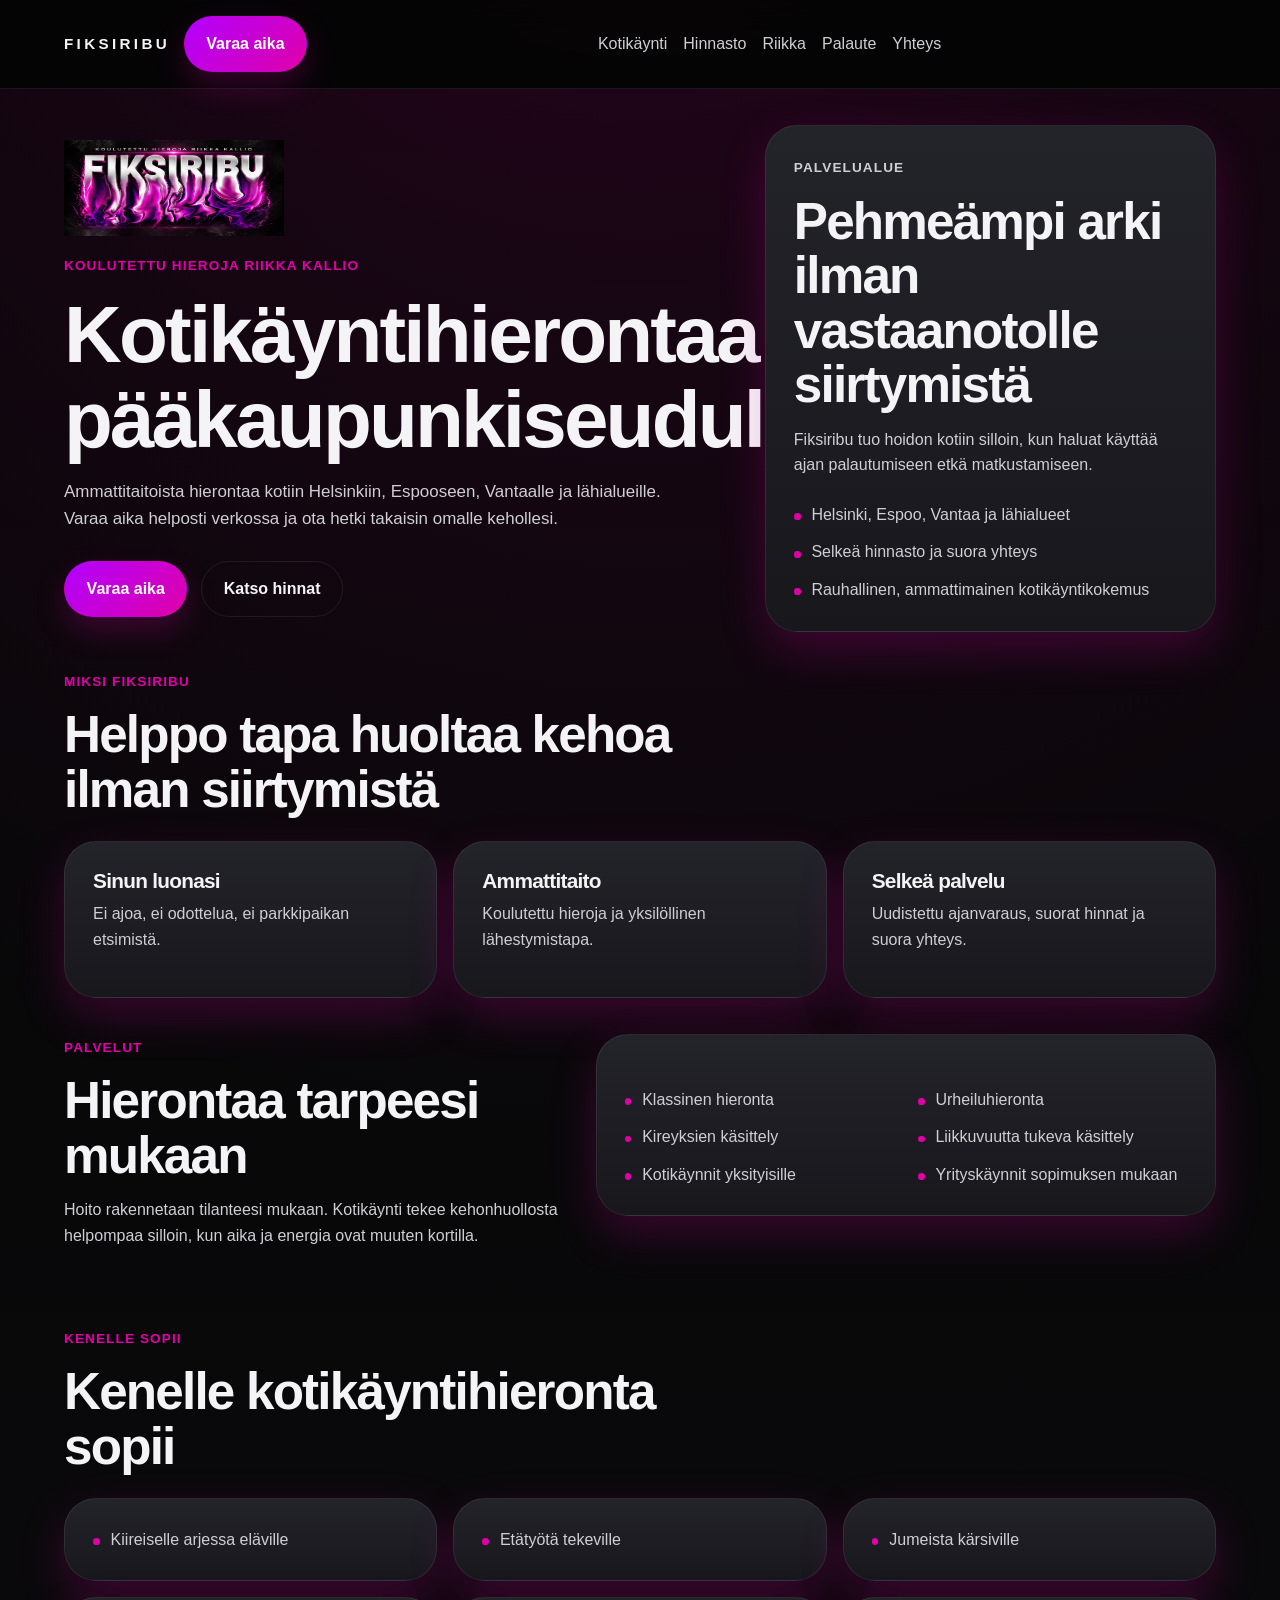
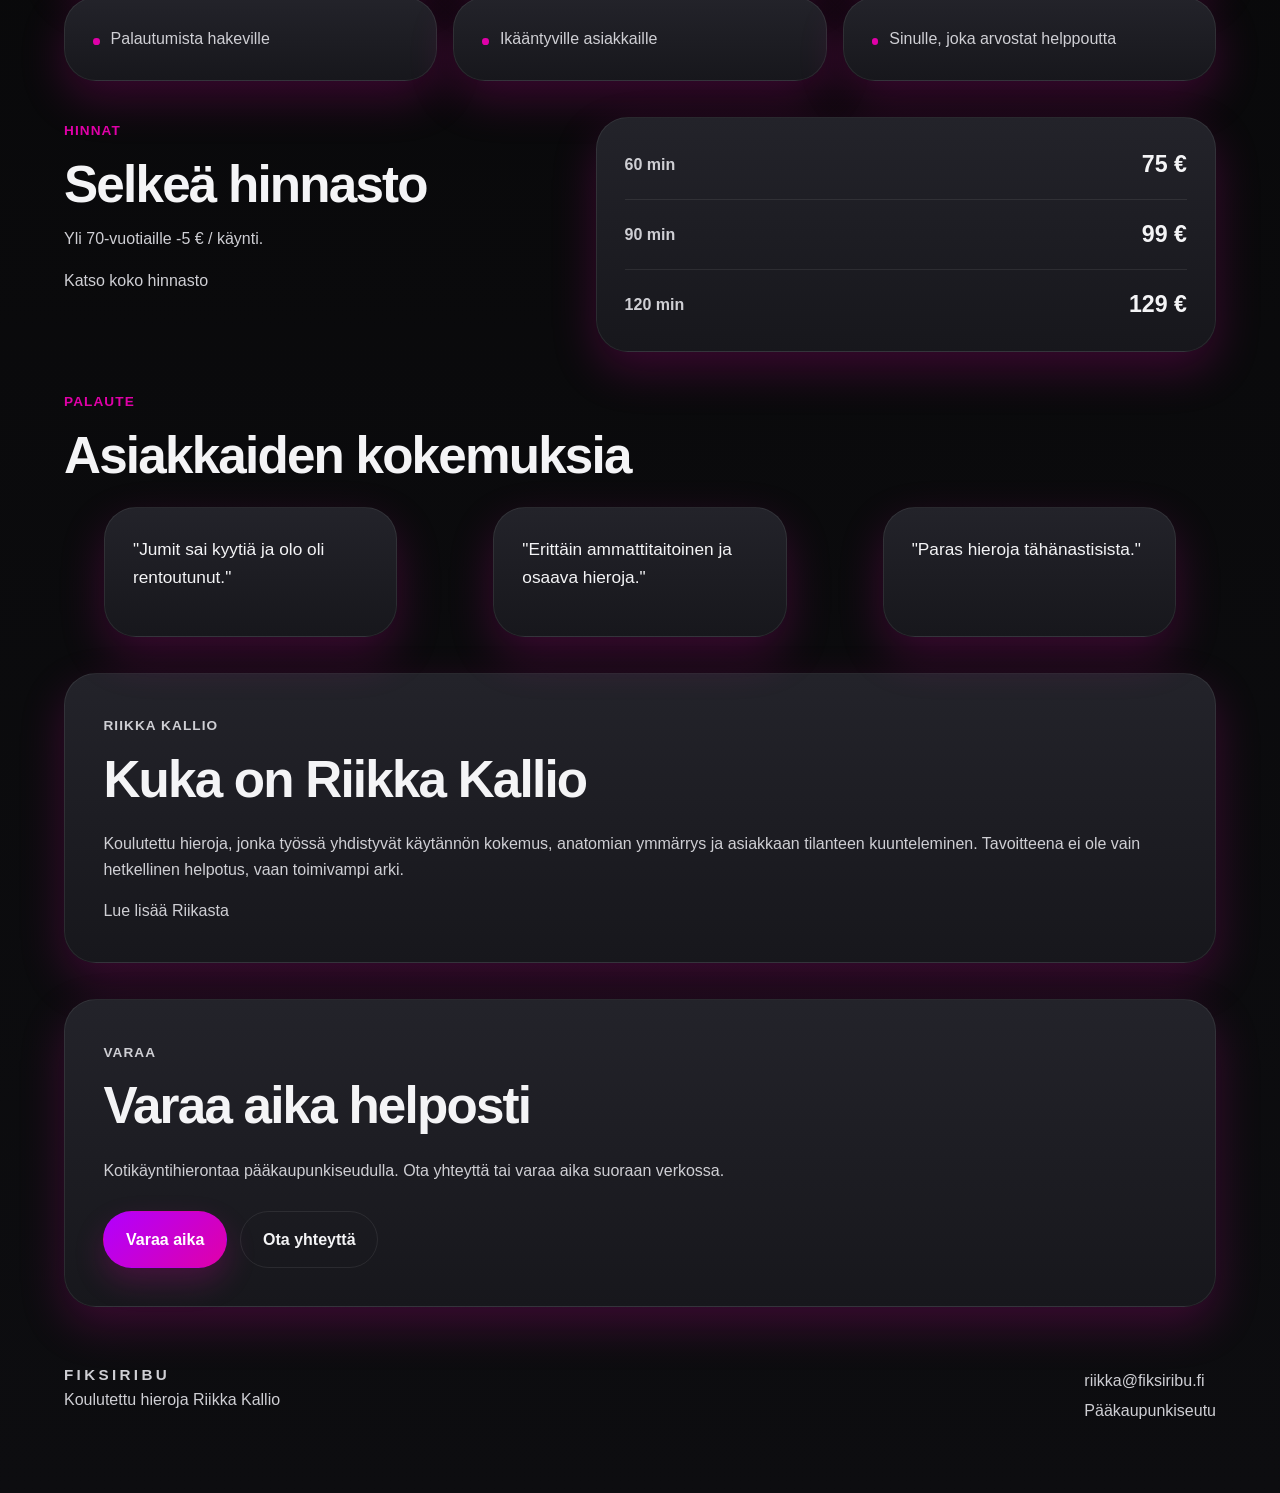
==== index.html @ e0ba4cf9 "Add homepage hero logo" ====
﻿<!DOCTYPE html>
<html lang="fi">
<head>
  <meta charset="utf-8">
  <meta name="viewport" content="width=device-width, initial-scale=1">
  <title>Fiksiribu | Kotikäyntihierontaa pääkaupunkiseudulla</title>
  <meta name="description" content="Fiksiribu tarjoaa kotikäyntihierontaa Helsingissä, Espoossa, Vantaalla ja lähialueilla. Koulutettu hieroja Riikka Kallio tulee luoksesi.">
  <link rel="canonical" href="https://fiksiribu.fi/">
  <meta property="og:type" content="website">
  <meta property="og:locale" content="fi_FI">
  <meta property="og:site_name" content="Fiksiribu">
  <meta property="og:title" content="Fiksiribu | Kotikäyntihierontaa pääkaupunkiseudulla">
  <meta property="og:description" content="Koulutettu hieroja Riikka Kallio tulee luoksesi Helsinkiin, Espooseen, Vantaalle ja lähialueille. Varaa aika helposti verkossa.">
  <meta property="og:url" content="https://fiksiribu.fi/">
  <link rel="stylesheet" href="./assets/css/style.css">
</head>
<body>
  <a class="skip-link" href="#main-content">Siirry sisältöön</a>
  <div class="site-shell">
    <header class="site-header">
      <div class="container header-inner">
        <div class="header-top">
          <a class="brand" href="./index.html" aria-label="Fiksiribu etusivu">FIKSIRIBU</a>
          <a class="button button-primary header-cta" href="https://ajanvaraus.fiksiribu.fi">Varaa aika</a>
        </div>
        <nav class="site-nav" aria-label="Päänavigaatio">
          <ul class="nav-list">
            <li><a href="./kotikaynti.html">Kotikäynti</a></li>
            <li><a href="./hinnasto.html">Hinnasto</a></li>
            <li><a href="./riikka-kallio.html">Riikka</a></li>
            <li><a href="./palaute.html">Palaute</a></li>
            <li><a href="./yhteys.html">Yhteys</a></li>
          </ul>
        </nav>
      </div>
    </header>

    <main id="main-content">
      <section class="hero section home-hero">
        <div class="container hero-grid">
          <div class="hero-copy">
            <img src="./assets/img/logo.png" alt="Fiksiribu" style="display:block;width:min(100%, 220px);height:auto;max-height:96px;margin:0 0 1rem;" loading="eager" decoding="async">
            <p class="eyebrow">Koulutettu hieroja Riikka Kallio</p>
            <h1>Kotikäyntihierontaa pääkaupunkiseudulla</h1>
            <p class="hero-text">
              Ammattitaitoista hierontaa kotiin Helsinkiin, Espooseen, Vantaalle ja lähialueille. Varaa aika helposti verkossa ja ota hetki takaisin omalle kehollesi.
            </p>
            <div class="hero-actions">
              <a class="button button-primary" href="https://ajanvaraus.fiksiribu.fi">Varaa aika</a>
              <a class="button button-secondary" href="./hinnasto.html">Katso hinnat</a>
            </div>
          </div>
          <aside class="hero-panel card" aria-label="Palvelun yhteenveto">
            <p class="panel-label">Palvelualue</p>
            <h2>Pehmeämpi arki ilman vastaanotolle siirtymistä</h2>
            <p>
              Fiksiribu tuo hoidon kotiin silloin, kun haluat käyttää ajan palautumiseen etkä matkustamiseen.
            </p>
            <ul class="feature-list">
              <li>Helsinki, Espoo, Vantaa ja lähialueet</li>
              <li>Selkeä hinnasto ja suora yhteys</li>
              <li>Rauhallinen, ammattimainen kotikäyntikokemus</li>
            </ul>
          </aside>
        </div>
      </section>

      <section class="section">
        <div class="container">
          <div class="section-heading">
            <p class="eyebrow">Miksi Fiksiribu</p>
            <h2>Helppo tapa huoltaa kehoa ilman siirtymistä</h2>
          </div>
          <div class="card-grid three-up">
            <article class="card value-card">
              <h3>Sinun luonasi</h3>
              <p>Ei ajoa, ei odottelua, ei parkkipaikan etsimistä.</p>
            </article>
            <article class="card value-card">
              <h3>Ammattitaito</h3>
              <p>Koulutettu hieroja ja yksilöllinen lähestymistapa.</p>
            </article>
            <article class="card value-card">
              <h3>Selkeä palvelu</h3>
              <p>Uudistettu ajanvaraus, suorat hinnat ja suora yhteys.</p>
            </article>
          </div>
        </div>
      </section>

      <section class="section">
        <div class="container split-layout">
          <div class="section-heading narrow">
            <p class="eyebrow">Palvelut</p>
            <h2>Hierontaa tarpeesi mukaan</h2>
            <p class="section-intro">
              Hoito rakennetaan tilanteesi mukaan. Kotikäynti tekee kehonhuollosta helpompaa silloin, kun aika ja energia ovat muuten kortilla.
            </p>
          </div>
          <div class="card service-list-card">
            <ul class="detail-list">
              <li>Klassinen hieronta</li>
              <li>Urheiluhieronta</li>
              <li>Kireyksien käsittely</li>
              <li>Liikkuvuutta tukeva käsittely</li>
              <li>Kotikäynnit yksityisille</li>
              <li>Yrityskäynnit sopimuksen mukaan</li>
            </ul>
          </div>
        </div>
      </section>

      <section class="section">
        <div class="container">
          <div class="section-heading">
            <p class="eyebrow">Kenelle sopii</p>
            <h2>Kenelle kotikäyntihieronta sopii</h2>
          </div>
          <div class="card-grid three-up">
            <article class="card bullet-card"><p>Kiireiselle arjessa eläville</p></article>
            <article class="card bullet-card"><p>Etätyötä tekeville</p></article>
            <article class="card bullet-card"><p>Jumeista kärsiville</p></article>
            <article class="card bullet-card"><p>Palautumista hakeville</p></article>
            <article class="card bullet-card"><p>Ikääntyville asiakkaille</p></article>
            <article class="card bullet-card"><p>Sinulle, joka arvostat helppoutta</p></article>
          </div>
        </div>
      </section>

      <section class="section">
        <div class="container split-layout">
          <div class="section-heading narrow">
            <p class="eyebrow">Hinnat</p>
            <h2>Selkeä hinnasto</h2>
            <p class="section-intro">Yli 70-vuotiaille -5 € / käynti.</p>
            <a class="text-link" href="./hinnasto.html">Katso koko hinnasto</a>
          </div>
          <div class="card pricing-card">
            <dl class="pricing-list">
              <div>
                <dt>60 min</dt>
                <dd>75 €</dd>
              </div>
              <div>
                <dt>90 min</dt>
                <dd>99 €</dd>
              </div>
              <div>
                <dt>120 min</dt>
                <dd>129 €</dd>
              </div>
            </dl>
          </div>
        </div>
      </section>

      <section class="section">
        <div class="container">
          <div class="section-heading">
            <p class="eyebrow">Palaute</p>
            <h2>Asiakkaiden kokemuksia</h2>
          </div>
          <div class="card-grid three-up">
            <blockquote class="card quote-card">
              <p>"Jumit sai kyytiä ja olo oli rentoutunut."</p>
            </blockquote>
            <blockquote class="card quote-card">
              <p>"Erittäin ammattitaitoinen ja osaava hieroja."</p>
            </blockquote>
            <blockquote class="card quote-card">
              <p>"Paras hieroja tähänastisista."</p>
            </blockquote>
          </div>
        </div>
      </section>

      <section class="section">
        <div class="container">
          <article class="card profile-card">
            <div class="section-heading narrow">
              <p class="eyebrow">Riikka Kallio</p>
              <h2>Kuka on Riikka Kallio</h2>
            </div>
            <p>
              Koulutettu hieroja, jonka työssä yhdistyvät käytännön kokemus, anatomian ymmärrys ja asiakkaan tilanteen kuunteleminen. Tavoitteena ei ole vain hetkellinen helpotus, vaan toimivampi arki.
            </p>
            <a class="text-link" href="./riikka-kallio.html">Lue lisää Riikasta</a>
          </article>
        </div>
      </section>

      <section class="section">
        <div class="container">
          <div class="card cta-card">
            <div class="section-heading narrow">
              <p class="eyebrow">Varaa</p>
              <h2>Varaa aika helposti</h2>
            </div>
            <p>
              Kotikäyntihierontaa pääkaupunkiseudulla. Ota yhteyttä tai varaa aika suoraan verkossa.
            </p>
            <div class="hero-actions">
              <a class="button button-primary" href="https://ajanvaraus.fiksiribu.fi">Varaa aika</a>
              <a class="button button-secondary" href="./yhteys.html">Ota yhteyttä</a>
            </div>
          </div>
        </div>
      </section>
    </main>

    <footer class="site-footer">
      <div class="container footer-inner">
        <div>
          <p class="footer-brand">FIKSIRIBU</p>
          <p>Koulutettu hieroja Riikka Kallio</p>
        </div>
        <div class="footer-meta">
          <a href="mailto:riikka@fiksiribu.fi">riikka@fiksiribu.fi</a>
          <p>Pääkaupunkiseutu</p>
        </div>
      </div>
    </footer>
  </div>
</body>
</html>
---- assets/css/style.css ----
﻿:root {
  --bg: #050505;
  --bg-soft: #0D0D10;
  --surface: #17171C;
  --surface-2: #23232A;
  --accent: #E000A8;
  --accent-hover: #FF38D1;
  --accent-purple: #B100FF;
  --text: #F4F4F6;
  --text-soft: #CFCFD4;
  --text-muted: #9B9BA3;
  --border: rgba(255, 255, 255, .08);
  --shadow: 0 18px 45px rgba(224, 0, 168, .22);
  --bg-strong: var(--bg);
  --bg-header: rgba(5, 5, 5, 0.94);
  --surface-strong: var(--surface-2);
  --surface-alt: var(--bg-soft);
  --surface-border: var(--border);
  --surface-line: var(--border);
  --text-dark: var(--text);
  --text-dark-soft: var(--text-soft);
  --accent-strong: var(--accent-hover);
  --accent-shadow: rgba(224, 0, 168, .22);
  --max-width: 72rem;
  --radius-xl: 2rem;
  --radius-lg: 1.75rem;
  --radius-md: 1.1rem;
  --shadow-soft: 0 24px 60px rgba(177, 0, 255, .12);
  --shadow-card: var(--shadow);
}
*,
*::before,
*::after {
  box-sizing: border-box;
}
html {
  scroll-behavior: smooth;
}
body {
  margin: 0;
  min-width: 320px;
  font-family: "Segoe UI", "Helvetica Neue", Arial, sans-serif;
  background-color: var(--bg);
  background-image:
    radial-gradient(circle at 50% -10%, rgba(224, 0, 168, 0.18) 0, rgba(224, 0, 168, 0.08) 18%, rgba(5, 5, 5, 0) 42%),
    linear-gradient(180deg, var(--bg) 0%, var(--bg-soft) 100%);
  color: var(--text);
  line-height: 1.6;
}
img {
  max-width: 100%;
  display: block;
}
a {
  color: inherit;
  text-decoration: none;
}
p,
h1,
h2,
h3,
ul,
dl,
blockquote {
  margin-top: 0;
}
.site-shell {
  position: relative;
  overflow: clip;
}
.skip-link {
  position: absolute;
  left: 1rem;
  top: -4rem;
  z-index: 100;
  padding: 0.8rem 1rem;
  border-radius: 999px;
  background: var(--surface-strong);
  color: var(--text-dark);
}
.skip-link:focus {
  top: 1rem;
}
.container {
  width: min(100% - 2rem, var(--max-width));
  margin: 0 auto;
}
.section {
  padding: 1.25rem 0 0;
}
.site-header {
  position: sticky;
  top: 0;
  z-index: 20;
  background: var(--bg-header);
  border-bottom: 1px solid var(--border);
  backdrop-filter: blur(14px);
}
.header-inner,
.footer-inner {
  display: flex;
  align-items: center;
  justify-content: space-between;
  gap: 1rem;
  padding: 1rem 0;
}
.header-inner {
  flex-direction: column;
  align-items: stretch;
}
.header-top {
  display: flex;
  align-items: center;
  justify-content: space-between;
  gap: 0.85rem;
}
.brand,
.footer-brand {
  font-size: 0.95rem;
  font-weight: 800;
  letter-spacing: 0.22em;
}
.site-nav {
  display: block;
}
.nav-list {
  display: flex;
  flex-wrap: wrap;
  align-items: center;
  gap: 0.65rem;
  padding: 0;
  margin: 0;
  list-style: none;
}
.nav-list li {
  flex: 1 1 calc(50% - 0.65rem);
}
.nav-list a,
.footer-meta a,
.text-link {
  color: var(--text-soft);
  transition: color 0.2s ease, border-color 0.2s ease, background-color 0.2s ease;
}
.nav-list a {
  display: block;
  padding: 0.75rem 0.95rem;
  border: 1px solid var(--border);
  border-radius: 999px;
  background: rgba(255, 255, 255, 0.03);
  text-align: center;
}
.nav-list a:hover,
.nav-list a:focus-visible,
.nav-list a[aria-current="page"] {
  color: var(--text);
  border-color: rgba(255, 56, 209, 0.4);
  background: rgba(224, 0, 168, 0.12);
}
.footer-meta a:hover,
.footer-meta a:focus-visible,
.text-link:hover,
.text-link:focus-visible {
  color: var(--accent-strong);
}
.header-cta {
  white-space: nowrap;
}
.hero {
  padding-top: 2rem;
}
.hero-grid,
.split-layout,
.card-grid {
  display: grid;
  gap: 1rem;
}
.hero-copy,
.section-heading {
  max-width: 42rem;
}
.eyebrow,
.panel-label {
  display: inline-flex;
  align-items: center;
  gap: 0.5rem;
  margin-bottom: 1rem;
  color: var(--accent);
  font-size: 0.85rem;
  font-weight: 700;
  letter-spacing: 0.08em;
  text-transform: uppercase;
}
h1,
h2,
h3 {
  letter-spacing: -0.035em;
  line-height: 1.06;
}
h1 {
  margin-bottom: 1rem;
  font-size: clamp(2.7rem, 10vw, 5rem);
}
h2 {
  margin-bottom: 0.9rem;
  font-size: clamp(2rem, 8vw, 3.2rem);
}
h3 {
  margin-bottom: 0.6rem;
  font-size: 1.3rem;
}
.hero-text,
.section-intro,
.site-footer p {
  color: var(--text-soft);
}
.card p,
.card li,
.profile-card p,
.cta-card p,
.hero-panel p,
.pricing-list dt,
.pricing-list dd {
  color: var(--text-dark-soft);
}
.card h2,
.card h3,
.hero-panel h2,
.pricing-card h2,
.cta-card h2,
.profile-card h2 {
  color: var(--text-dark);
}
.hero-text {
  font-size: 1.06rem;
  max-width: 38rem;
}
.hero-actions {
  display: flex;
  flex-wrap: wrap;
  gap: 0.85rem;
  margin-top: 1.75rem;
}
.button {
  display: inline-flex;
  align-items: center;
  justify-content: center;
  min-height: 3.2rem;
  padding: 0.9rem 1.35rem;
  border-radius: 999px;
  border: 1px solid transparent;
  font-weight: 700;
  transition:
    transform 0.2s ease,
    box-shadow 0.2s ease,
    background-color 0.2s ease,
    border-color 0.2s ease,
    color 0.2s ease;
}
.button:hover,
.button:focus-visible {
  transform: translateY(-1px);
}
.button-primary {
  background: linear-gradient(135deg, var(--accent-purple), var(--accent));
  color: #ffffff;
  box-shadow: 0 14px 30px var(--accent-shadow);
}
.button-primary:hover,
.button-primary:focus-visible {
  background: linear-gradient(135deg, var(--accent), var(--accent-hover));
  box-shadow: var(--shadow);
}
.button-secondary {
  background: transparent;
  border-color: var(--border);
  color: var(--text);
}
.button-secondary:hover,
.button-secondary:focus-visible {
  background: rgba(255, 255, 255, 0.05);
  border-color: rgba(255, 56, 209, 0.36);
}
.card {
  padding: 1.5rem;
  border: 1px solid var(--border);
  border-radius: var(--radius-xl);
  background: linear-gradient(180deg, var(--surface-strong), var(--surface));
  box-shadow: var(--shadow-card);
}
.hero-panel,
.pricing-card,
.cta-card,
.profile-card {
  background: linear-gradient(180deg, var(--surface-strong), var(--surface));
}
.feature-list,
.detail-list {
  display: grid;
  gap: 0.75rem;
  padding: 0;
  margin: 1.5rem 0 0;
  list-style: none;
}
.feature-list li,
.detail-list li,
.bullet-card p {
  position: relative;
  padding-left: 1.1rem;
}
.feature-list li::before,
.detail-list li::before,
.bullet-card p::before {
  content: "";
  position: absolute;
  left: 0;
  top: 0.72em;
  width: 0.42rem;
  height: 0.42rem;
  border-radius: 50%;
  background: var(--accent);
}
.section-heading {
  margin-bottom: 1.5rem;
}
.narrow {
  max-width: 32rem;
}
.three-up {
  grid-template-columns: 1fr;
}
.service-list-card {
  align-content: center;
}
.detail-list {
  grid-template-columns: 1fr;
}
.bullet-card,
.value-card,
.quote-card {
  min-height: 100%;
}
.bullet-card p,
.quote-card p {
  margin-bottom: 0;
}
.pricing-list {
  margin: 0;
}
.pricing-list div {
  display: flex;
  align-items: center;
  justify-content: space-between;
  gap: 1rem;
  padding: 1rem 0;
  border-bottom: 1px solid var(--surface-line);
}
.pricing-list div:last-child {
  border-bottom: 0;
  padding-bottom: 0;
}
.pricing-list div:first-child {
  padding-top: 0;
}
.pricing-list dt {
  font-weight: 600;
}
.pricing-list dd {
  margin: 0;
  font-size: 1.45rem;
  font-weight: 800;
  color: var(--text-dark);
}
.quote-card p {
  color: var(--text-dark);
  font-size: 1.08rem;
}
.profile-card,
.cta-card {
  padding: 1.75rem;
}
.cta-card {
  text-align: left;
}
.site-footer {
  padding: 2.5rem 0 3rem;
}
.footer-inner {
  flex-direction: column;
  align-items: flex-start;
}
.footer-meta {
  display: grid;
  gap: 0.3rem;
}
.footer-meta p,
.footer-brand {
  margin-bottom: 0;
}
a:focus-visible,
button:focus-visible {
  outline: 2px solid var(--accent-strong);
  outline-offset: 3px;
}
@media (min-width: 48rem) {
  .section {
    padding-top: 1.75rem;
  }
  .header-inner {
    flex-direction: row;
    align-items: center;
  }
  .hero {
    padding-top: 3.25rem;
  }
  .header-top {
    flex: 0 0 auto;
  }
  .site-nav {
    flex: 1 1 auto;
  }
  .nav-list {
    justify-content: center;
    gap: 1rem;
  }
  .nav-list li {
    flex: 0 1 auto;
  }
  .nav-list a {
    padding: 0;
    border: 0;
    border-radius: 0;
    background: transparent;
    text-align: left;
  }
  .nav-list a:hover,
  .nav-list a:focus-visible,
  .nav-list a[aria-current="page"] {
    background: transparent;
    border-color: transparent;
  }
  .hero-grid {
    grid-template-columns: minmax(0, 1.35fr) minmax(18rem, 0.9fr);
    align-items: center;
    gap: 1.5rem;
  }
  .split-layout {
    grid-template-columns: minmax(0, 0.9fr) minmax(0, 1.1fr);
    align-items: start;
    gap: 1.5rem;
  }
  .three-up {
    grid-template-columns: repeat(3, minmax(0, 1fr));
  }
  .detail-list {
    grid-template-columns: repeat(2, minmax(0, 1fr));
    column-gap: 1.5rem;
  }
  .footer-inner {
    flex-direction: row;
    align-items: center;
  }
}
@media (min-width: 64rem) {
  .section {
    padding-top: 2.25rem;
  }
  .card {
    padding: 1.75rem;
  }
  .profile-card,
  .cta-card {
    padding: 2.4rem;
  }
}
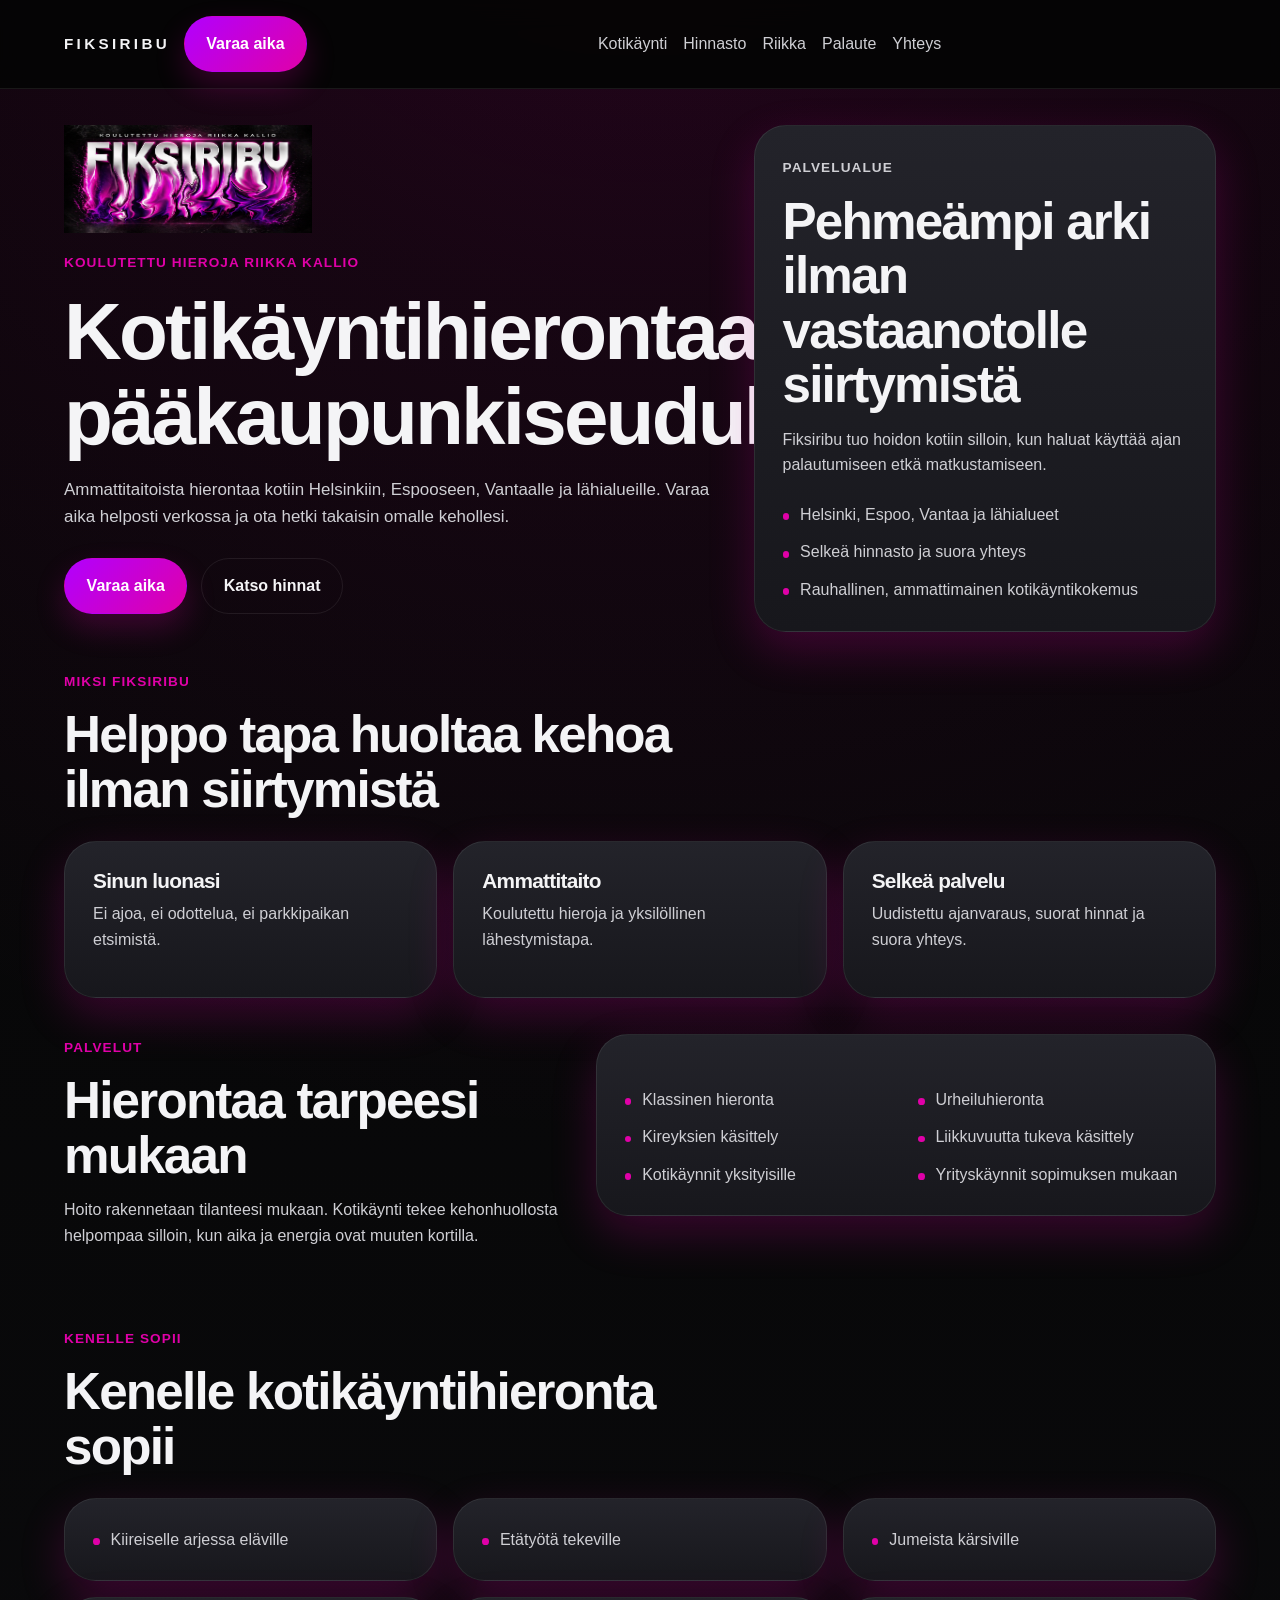
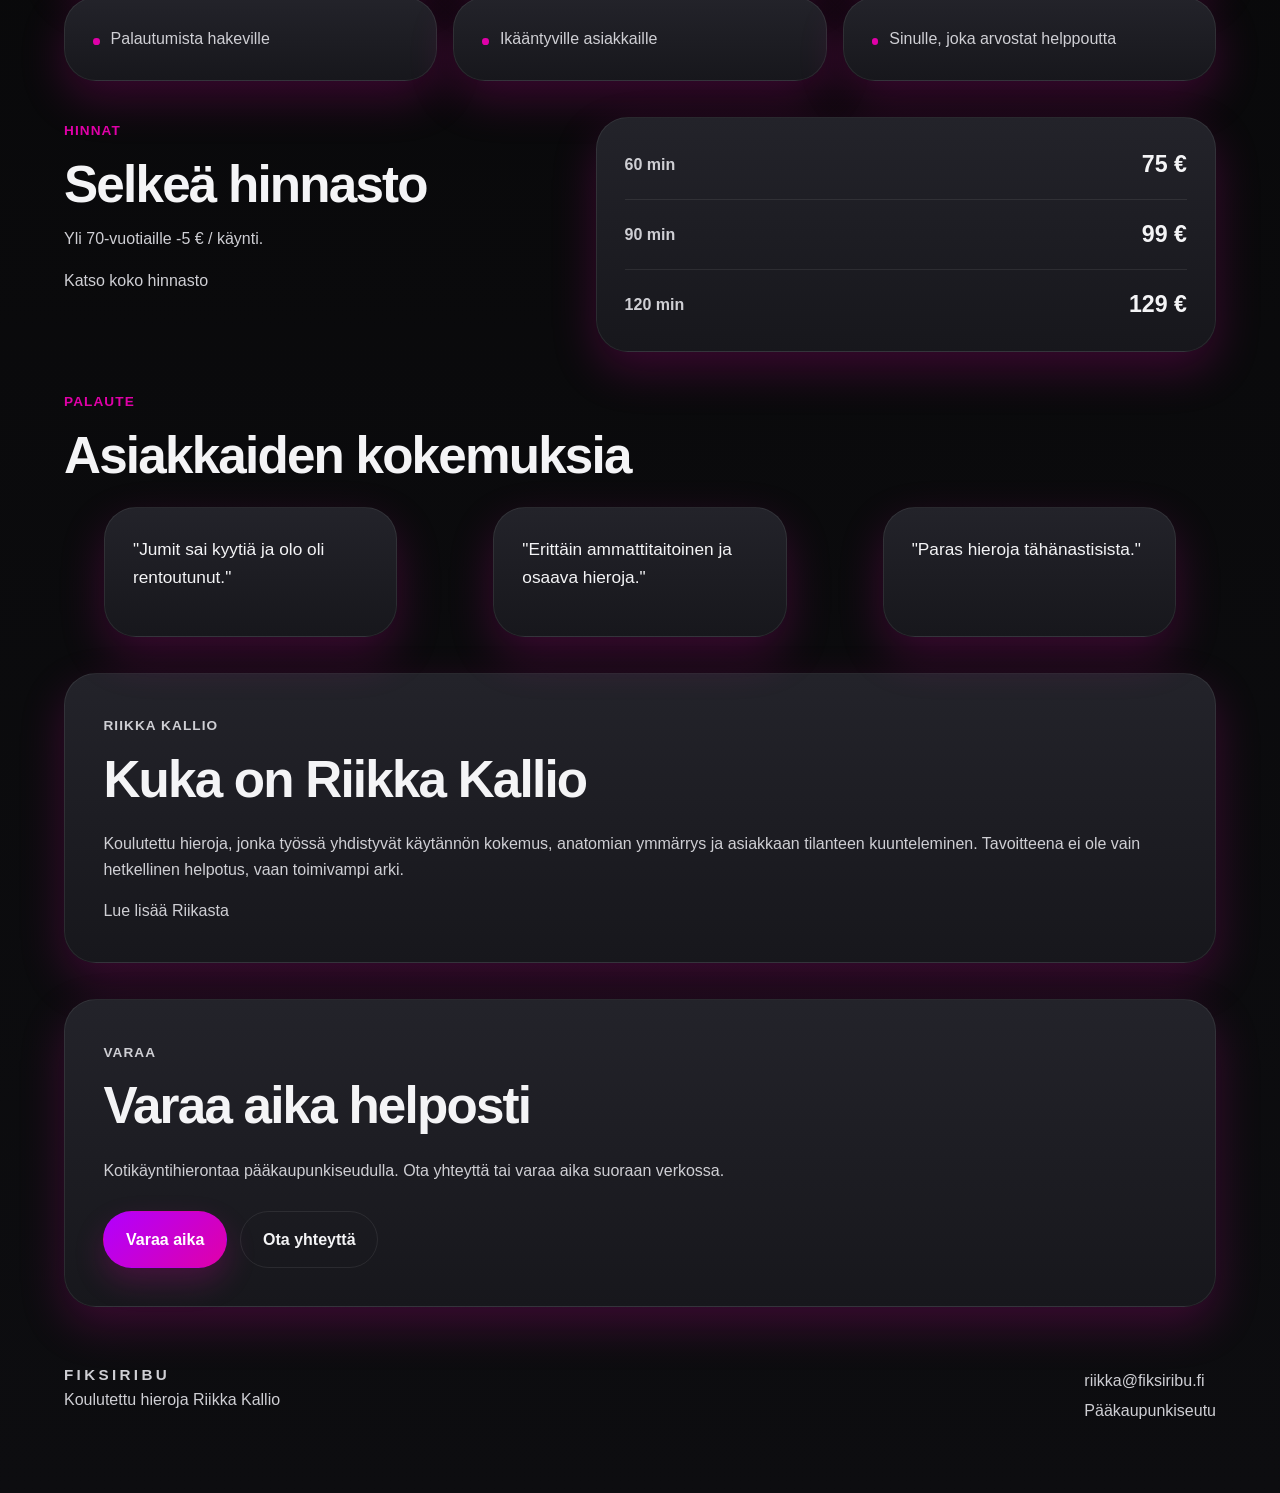
==== commit 4377c03d: "Fix homepage hero layout and logo sizing" ====
--- a/index.html
+++ b/index.html
@@ -13,6 +13,39 @@
   <meta property="og:description" content="Koulutettu hieroja Riikka Kallio tulee luoksesi Helsinkiin, Espooseen, Vantaalle ja lähialueille. Varaa aika helposti verkossa.">
   <meta property="og:url" content="https://fiksiribu.fi/">
   <link rel="stylesheet" href="./assets/css/style.css">
+  <style>
+    .home-hero .hero-grid {
+      grid-template-columns: 1fr;
+      align-items: start;
+    }
+    .home-hero .hero-copy,
+    .home-hero .hero-panel {
+      min-width: 0;
+      width: 100%;
+    }
+    .home-hero .hero-copy > * {
+      max-width: 100%;
+    }
+    .home-hero h1 {
+      max-width: 12ch;
+    }
+    .home-hero .hero-panel {
+      overflow: visible;
+    }
+    .home-hero .hero-logo {
+      display: block;
+      width: min(100%, 248px);
+      height: auto;
+      max-height: 108px;
+      margin: 0 0 1rem;
+    }
+    @media (min-width: 48rem) {
+      .home-hero .hero-grid {
+        grid-template-columns: minmax(0, 1.18fr) minmax(17.5rem, 0.82fr);
+        gap: 1.5rem;
+      }
+    }
+  </style>
 </head>
 <body>
   <a class="skip-link" href="#main-content">Siirry sisältöön</a>
@@ -39,7 +72,7 @@
       <section class="hero section home-hero">
         <div class="container hero-grid">
           <div class="hero-copy">
-            <img src="./assets/img/logo.png" alt="Fiksiribu" style="display:block;width:min(100%, 220px);height:auto;max-height:96px;margin:0 0 1rem;" loading="eager" decoding="async">
+            <img class="hero-logo" src="./assets/img/logo.png" alt="Fiksiribu" loading="eager" decoding="async">
             <p class="eyebrow">Koulutettu hieroja Riikka Kallio</p>
             <h1>Kotikäyntihierontaa pääkaupunkiseudulla</h1>
             <p class="hero-text">
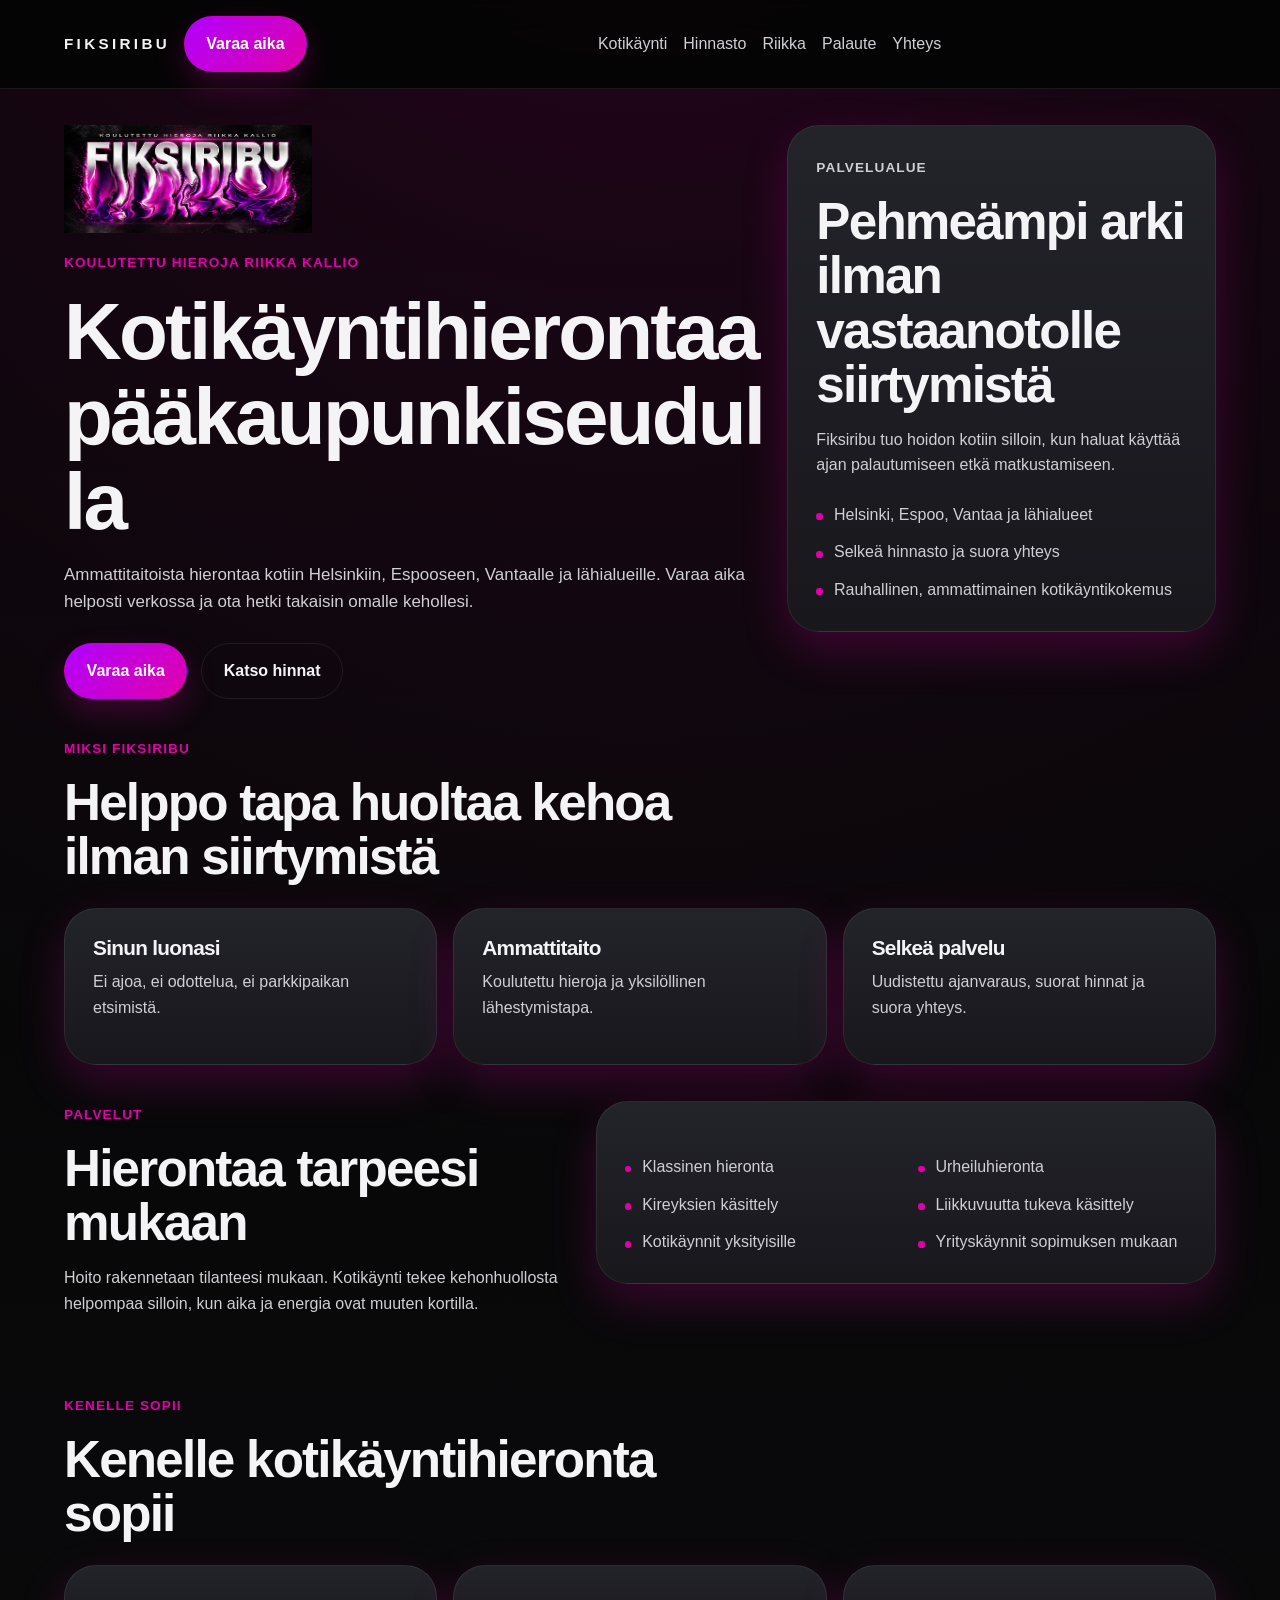
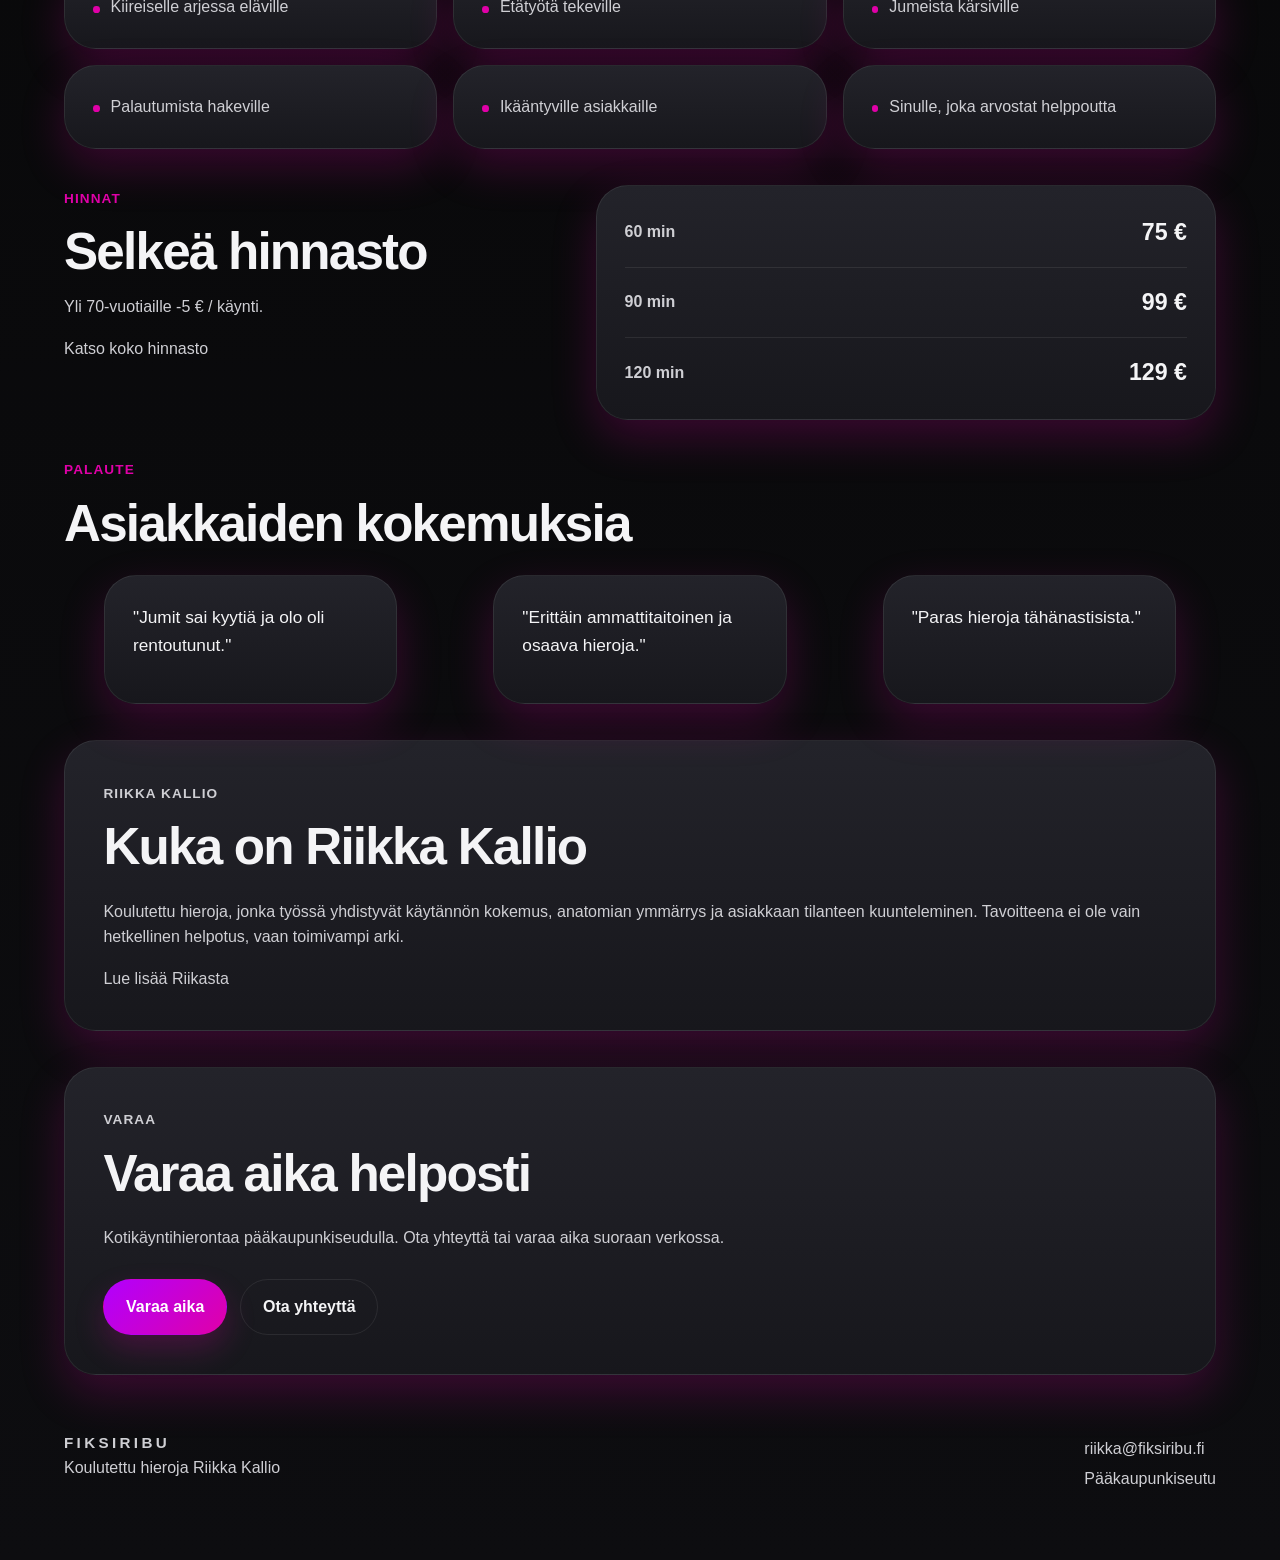
==== commit 4a100597: "Fix hero text containment and responsive wrapping" ====
--- a/index.html
+++ b/index.html
@@ -22,15 +22,57 @@
     .home-hero .hero-panel {
       min-width: 0;
       width: 100%;
+      max-width: 100%;
+      box-sizing: border-box;
+    }
+    .home-hero .hero-copy {
+      overflow: visible;
     }
     .home-hero .hero-copy > * {
+      min-width: 0;
       max-width: 100%;
+      box-sizing: border-box;
     }
     .home-hero h1 {
       max-width: 12ch;
+      overflow: visible;
+      white-space: normal;
+      overflow-wrap: anywhere;
+      word-break: normal;
+      text-wrap: balance;
+    }
+    .home-hero .hero-text,
+    .home-hero .hero-actions {
+      min-width: 0;
+      width: 100%;
+      max-width: 100%;
+      overflow: visible;
     }
     .home-hero .hero-panel {
       overflow: visible;
+    }
+    .home-hero .hero-panel > *,
+    .home-hero .hero-panel li {
+      min-width: 0;
+      max-width: 100%;
+      overflow-wrap: break-word;
+      word-break: normal;
+    }
+    @media (max-width: 47.99rem) {
+      .home-hero .hero-panel {
+        width: 100%;
+        min-width: 0;
+        max-width: 100%;
+        padding: 1.25rem;
+        overflow: visible;
+      }
+      .home-hero .hero-panel h2 {
+        font-size: clamp(1.7rem, 8vw, 2.2rem);
+      }
+      .home-hero .feature-list {
+        min-width: 0;
+        max-width: 100%;
+      }
     }
     .home-hero .hero-logo {
       display: block;
@@ -41,7 +83,7 @@
     }
     @media (min-width: 48rem) {
       .home-hero .hero-grid {
-        grid-template-columns: minmax(0, 1.18fr) minmax(17.5rem, 0.82fr);
+        grid-template-columns: minmax(0, 1.24fr) minmax(16.5rem, 0.76fr);
         gap: 1.5rem;
       }
     }
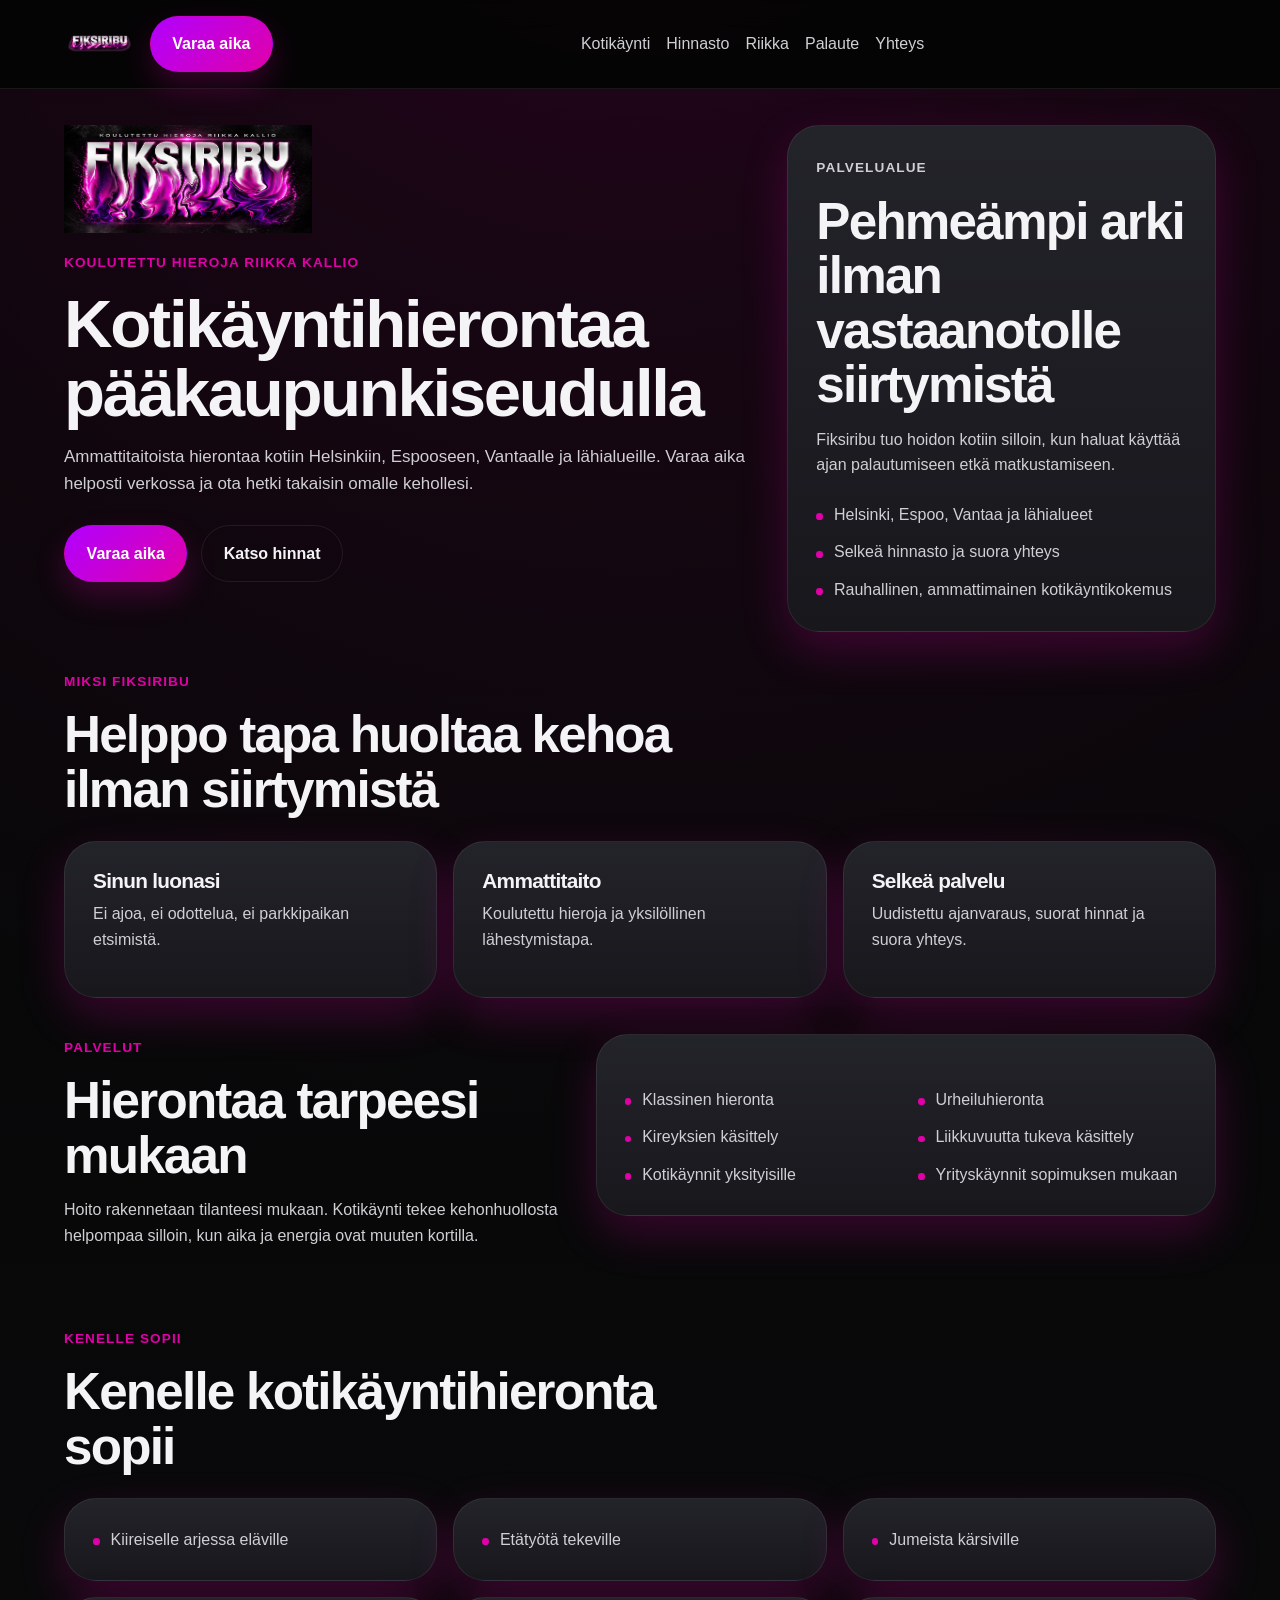
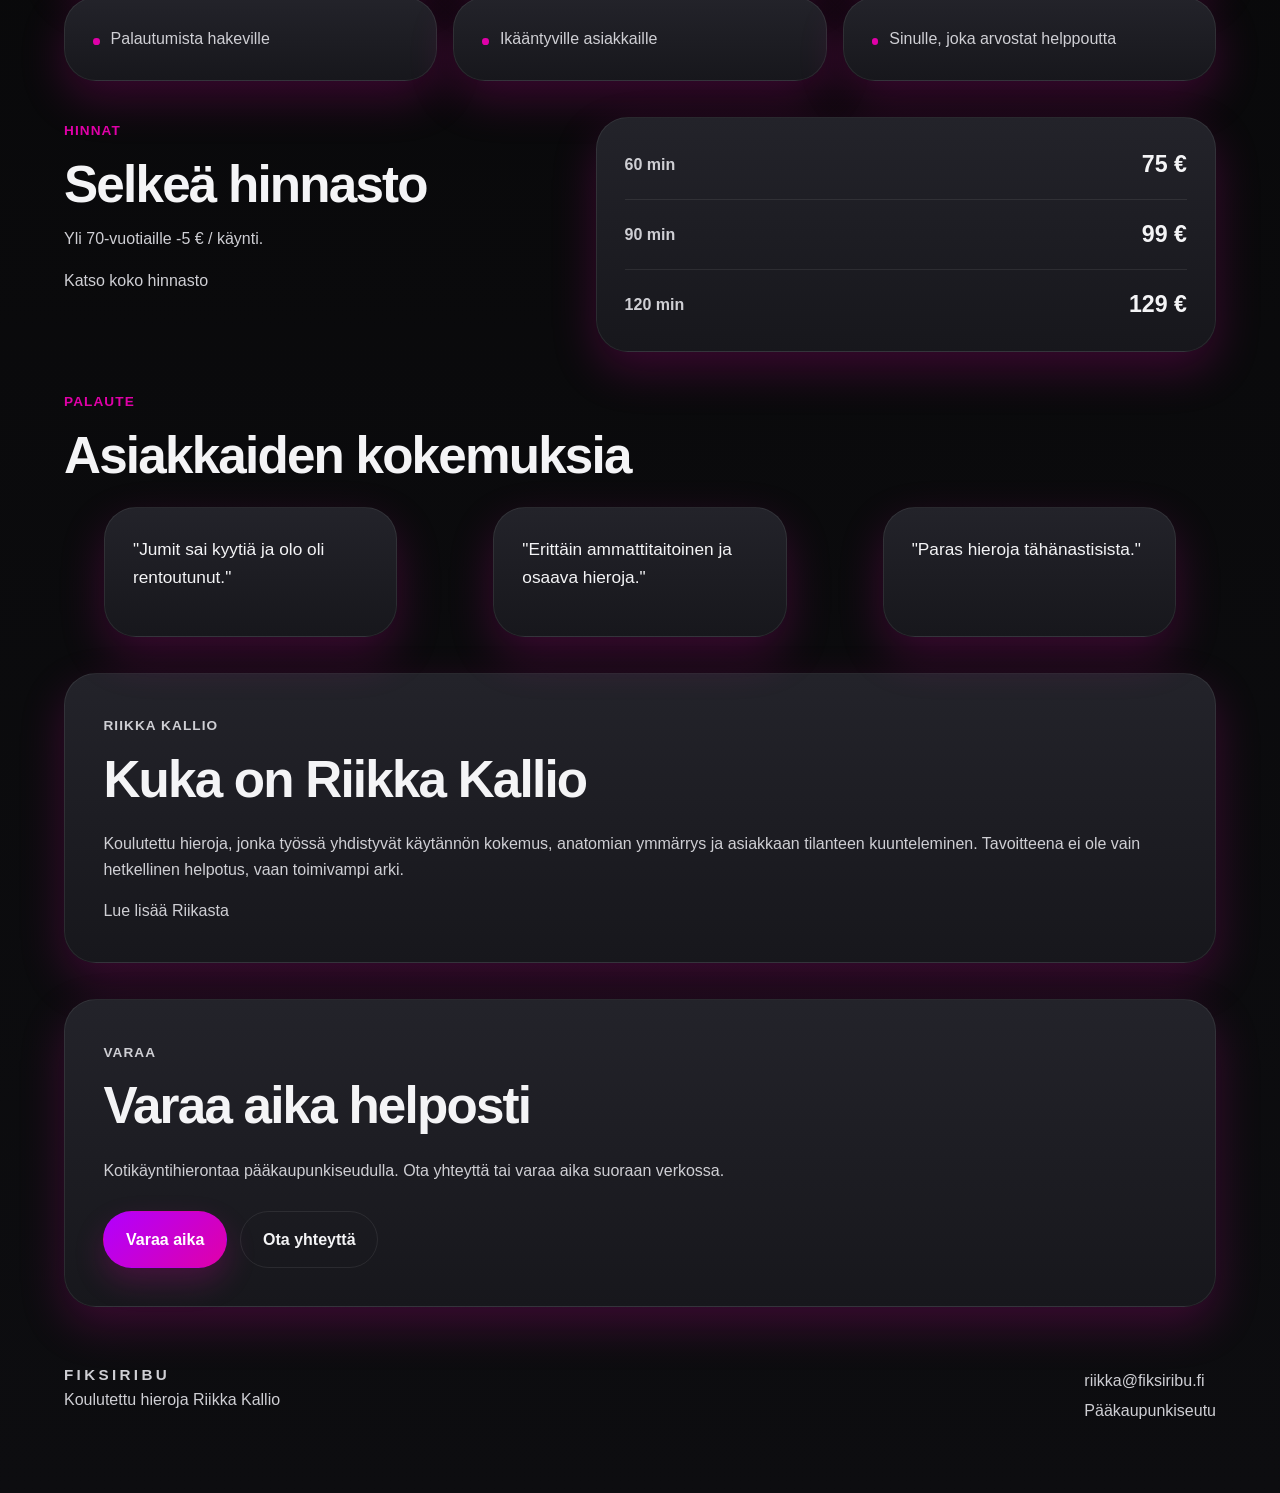
==== commit 7d36f1bb: "Add dedicated navbar logo" ====
--- a/index.html
+++ b/index.html
@@ -14,6 +14,17 @@
   <meta property="og:url" content="https://fiksiribu.fi/">
   <link rel="stylesheet" href="./assets/css/style.css">
   <style>
+    .site-header .brand {
+      display: inline-flex;
+      align-items: center;
+    }
+    .site-header .brand img {
+      display: block;
+      width: auto;
+      height: auto;
+      max-width: 100%;
+      max-height: 44px;
+    }
     .home-hero .hero-grid {
       grid-template-columns: 1fr;
       align-items: start;
@@ -35,11 +46,13 @@
     }
     .home-hero h1 {
       max-width: 12ch;
+      font-size: clamp(2.35rem, 8vw, 4.2rem);
+      line-height: 1.02;
       overflow: visible;
       white-space: normal;
-      overflow-wrap: anywhere;
+      overflow-wrap: normal;
       word-break: normal;
-      text-wrap: balance;
+      hyphens: manual;
     }
     .home-hero .hero-text,
     .home-hero .hero-actions {
@@ -59,6 +72,15 @@
       word-break: normal;
     }
     @media (max-width: 47.99rem) {
+      .home-hero .hero-grid {
+        grid-template-columns: 1fr;
+        gap: 1rem;
+      }
+      .home-hero h1 {
+        max-width: 100%;
+        font-size: clamp(2.15rem, 9vw, 3rem);
+        line-height: 1.06;
+      }
       .home-hero .hero-panel {
         width: 100%;
         min-width: 0;
@@ -82,9 +104,15 @@
       margin: 0 0 1rem;
     }
     @media (min-width: 48rem) {
+      .site-header .brand img {
+        max-height: 48px;
+      }
       .home-hero .hero-grid {
         grid-template-columns: minmax(0, 1.24fr) minmax(16.5rem, 0.76fr);
         gap: 1.5rem;
+      }
+      .home-hero h1 {
+        max-width: 11ch;
       }
     }
   </style>
@@ -95,7 +123,9 @@
     <header class="site-header">
       <div class="container header-inner">
         <div class="header-top">
-          <a class="brand" href="./index.html" aria-label="Fiksiribu etusivu">FIKSIRIBU</a>
+          <a class="brand" href="./index.html" aria-label="Fiksiribu etusivu">
+            <img src="./assets/img/navbar.logo.png" alt="Fiksiribu" loading="eager" decoding="async">
+          </a>
           <a class="button button-primary header-cta" href="https://ajanvaraus.fiksiribu.fi">Varaa aika</a>
         </div>
         <nav class="site-nav" aria-label="Päänavigaatio">
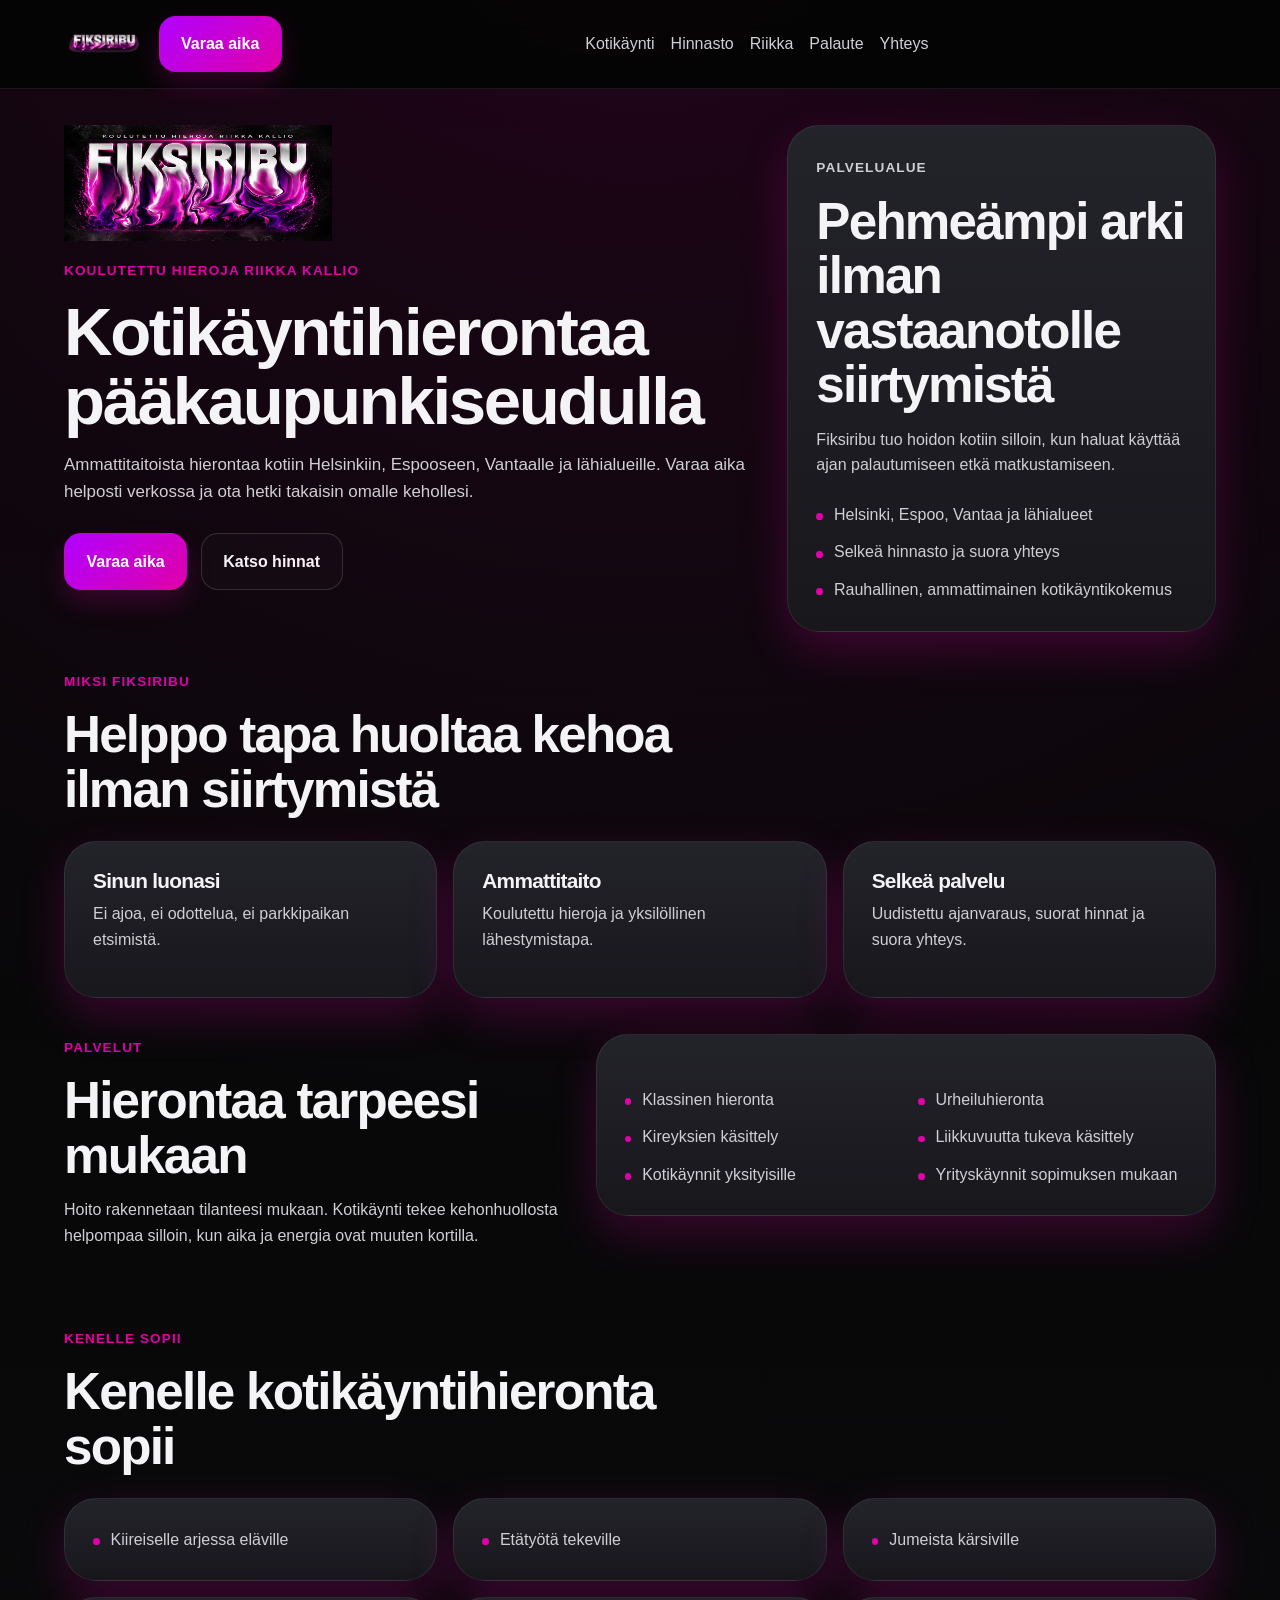
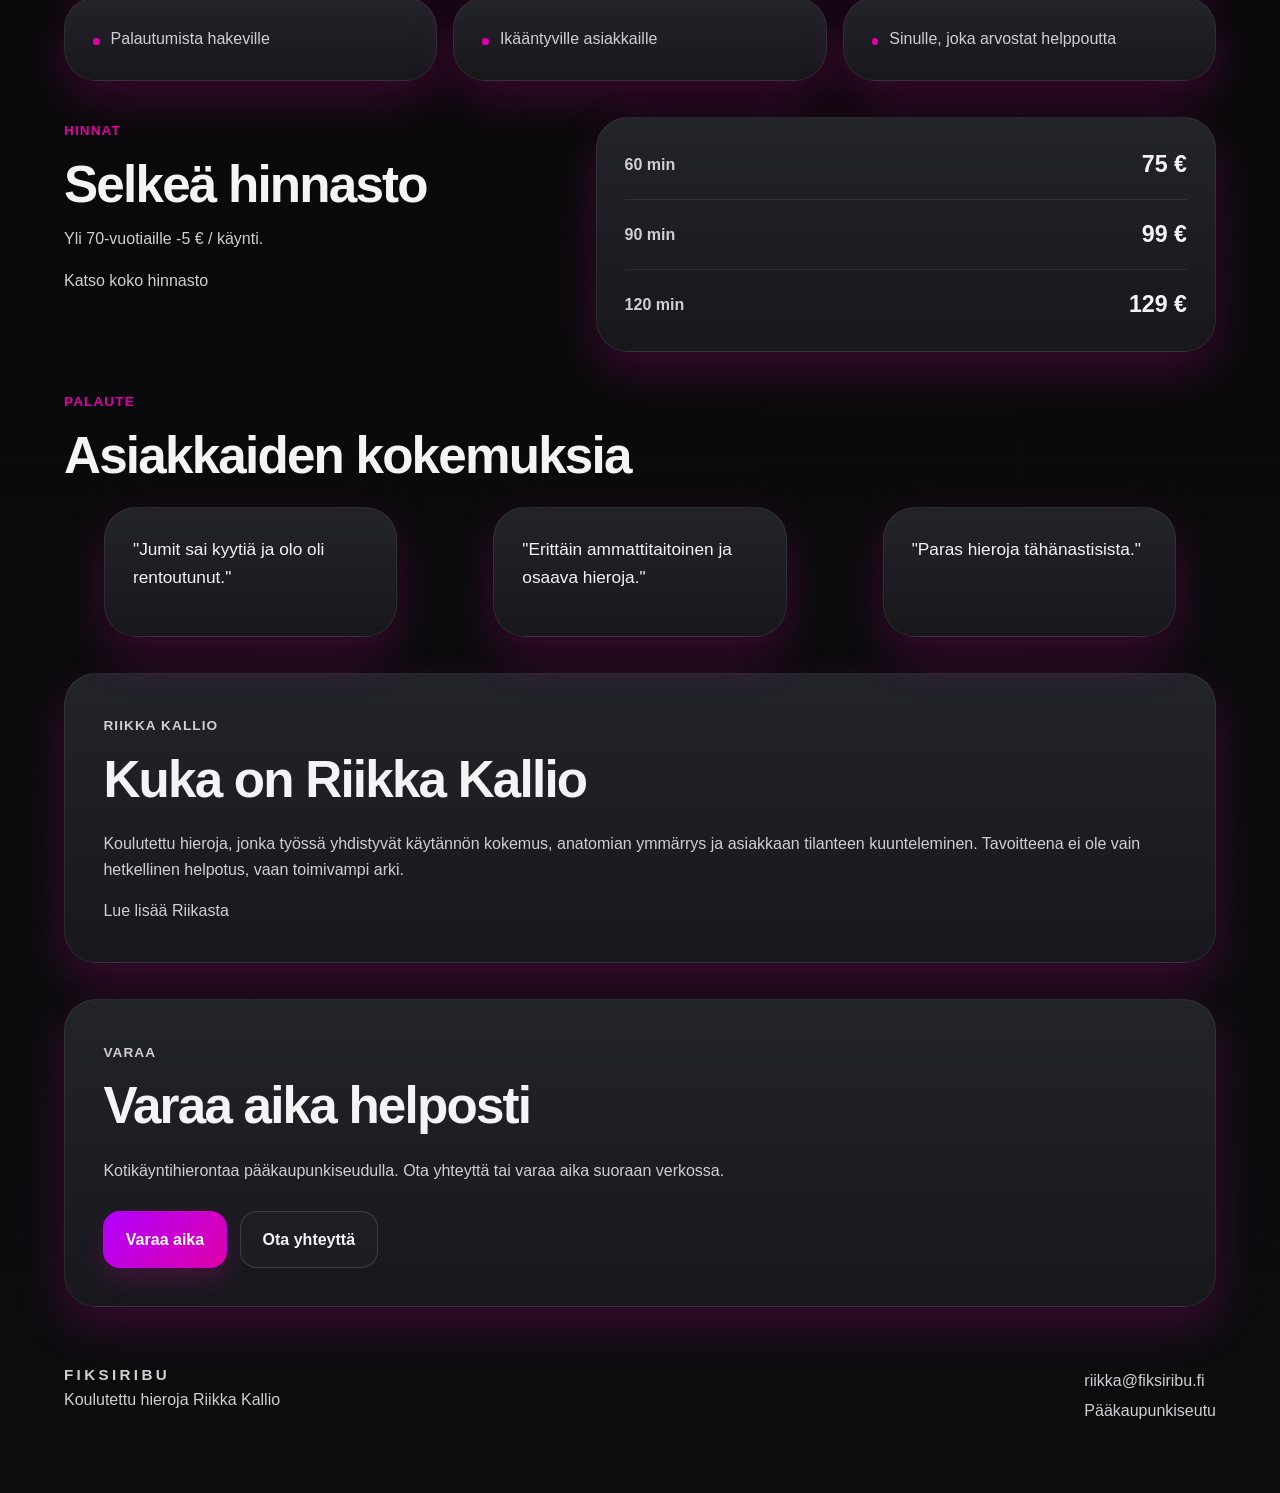
==== commit 70d0bde7: "Refine button styling and increase logo presence" ====
--- a/index.html
+++ b/index.html
@@ -14,6 +14,28 @@
   <meta property="og:url" content="https://fiksiribu.fi/">
   <link rel="stylesheet" href="./assets/css/style.css">
   <style>
+    .button {
+      min-height: 3.05rem;
+      padding: 0.86rem 1.28rem;
+      border-radius: 1.05rem;
+      border-width: 1px;
+    }
+    .button-primary {
+      box-shadow: 0 12px 26px rgba(224, 0, 168, 0.2);
+    }
+    .button-primary:hover,
+    .button-primary:focus-visible {
+      box-shadow: 0 16px 34px rgba(224, 0, 168, 0.24);
+    }
+    .button-secondary {
+      border-color: rgba(255, 255, 255, 0.14);
+      background: rgba(255, 255, 255, 0.02);
+    }
+    .button-secondary:hover,
+    .button-secondary:focus-visible {
+      background: rgba(255, 255, 255, 0.055);
+      border-color: rgba(255, 56, 209, 0.38);
+    }
     .site-header .brand {
       display: inline-flex;
       align-items: center;
@@ -23,7 +45,7 @@
       width: auto;
       height: auto;
       max-width: 100%;
-      max-height: 44px;
+      max-height: 48px;
     }
     .home-hero .hero-grid {
       grid-template-columns: 1fr;
@@ -98,14 +120,14 @@
     }
     .home-hero .hero-logo {
       display: block;
-      width: min(100%, 248px);
+      width: min(100%, 268px);
       height: auto;
-      max-height: 108px;
+      max-height: 116px;
       margin: 0 0 1rem;
     }
     @media (min-width: 48rem) {
       .site-header .brand img {
-        max-height: 48px;
+        max-height: 54px;
       }
       .home-hero .hero-grid {
         grid-template-columns: minmax(0, 1.24fr) minmax(16.5rem, 0.76fr);
@@ -113,6 +135,10 @@
       }
       .home-hero h1 {
         max-width: 11ch;
+      }
+      .button {
+        min-height: 3.15rem;
+        padding: 0.9rem 1.34rem;
       }
     }
   </style>
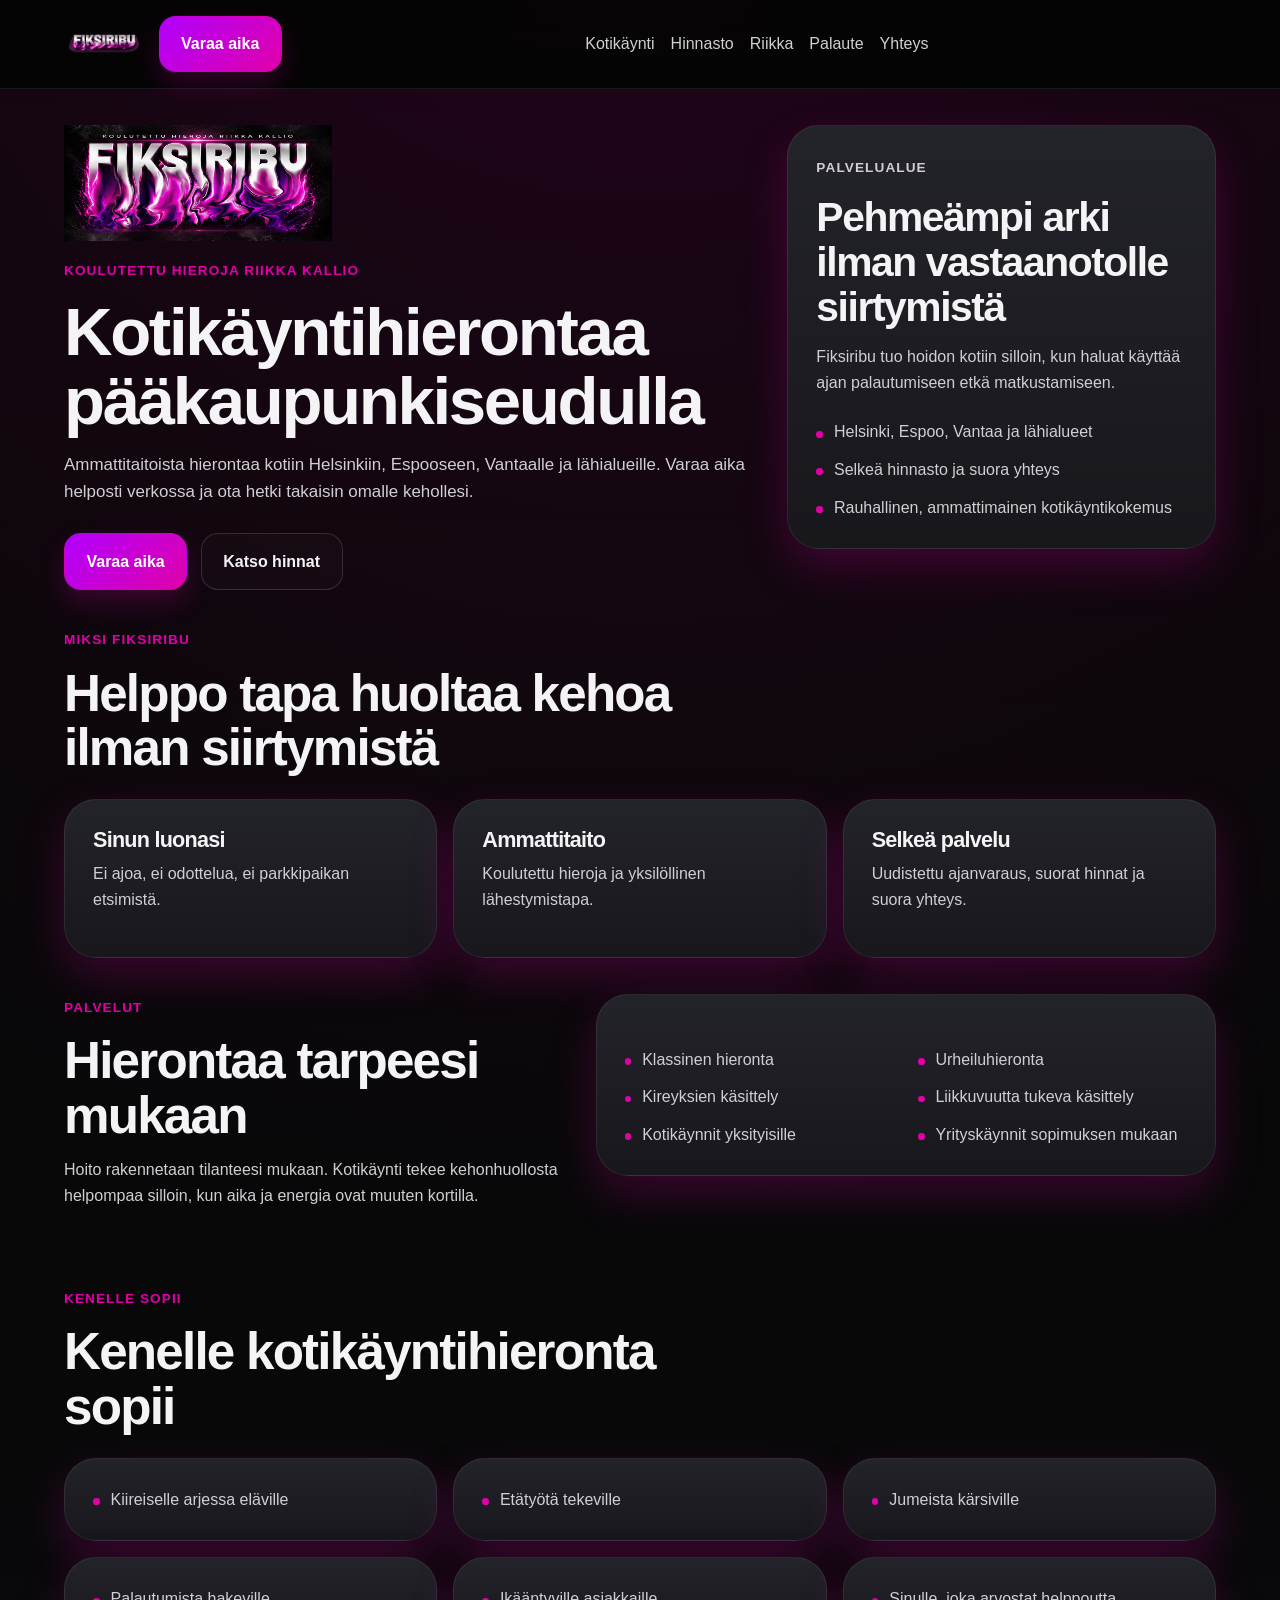
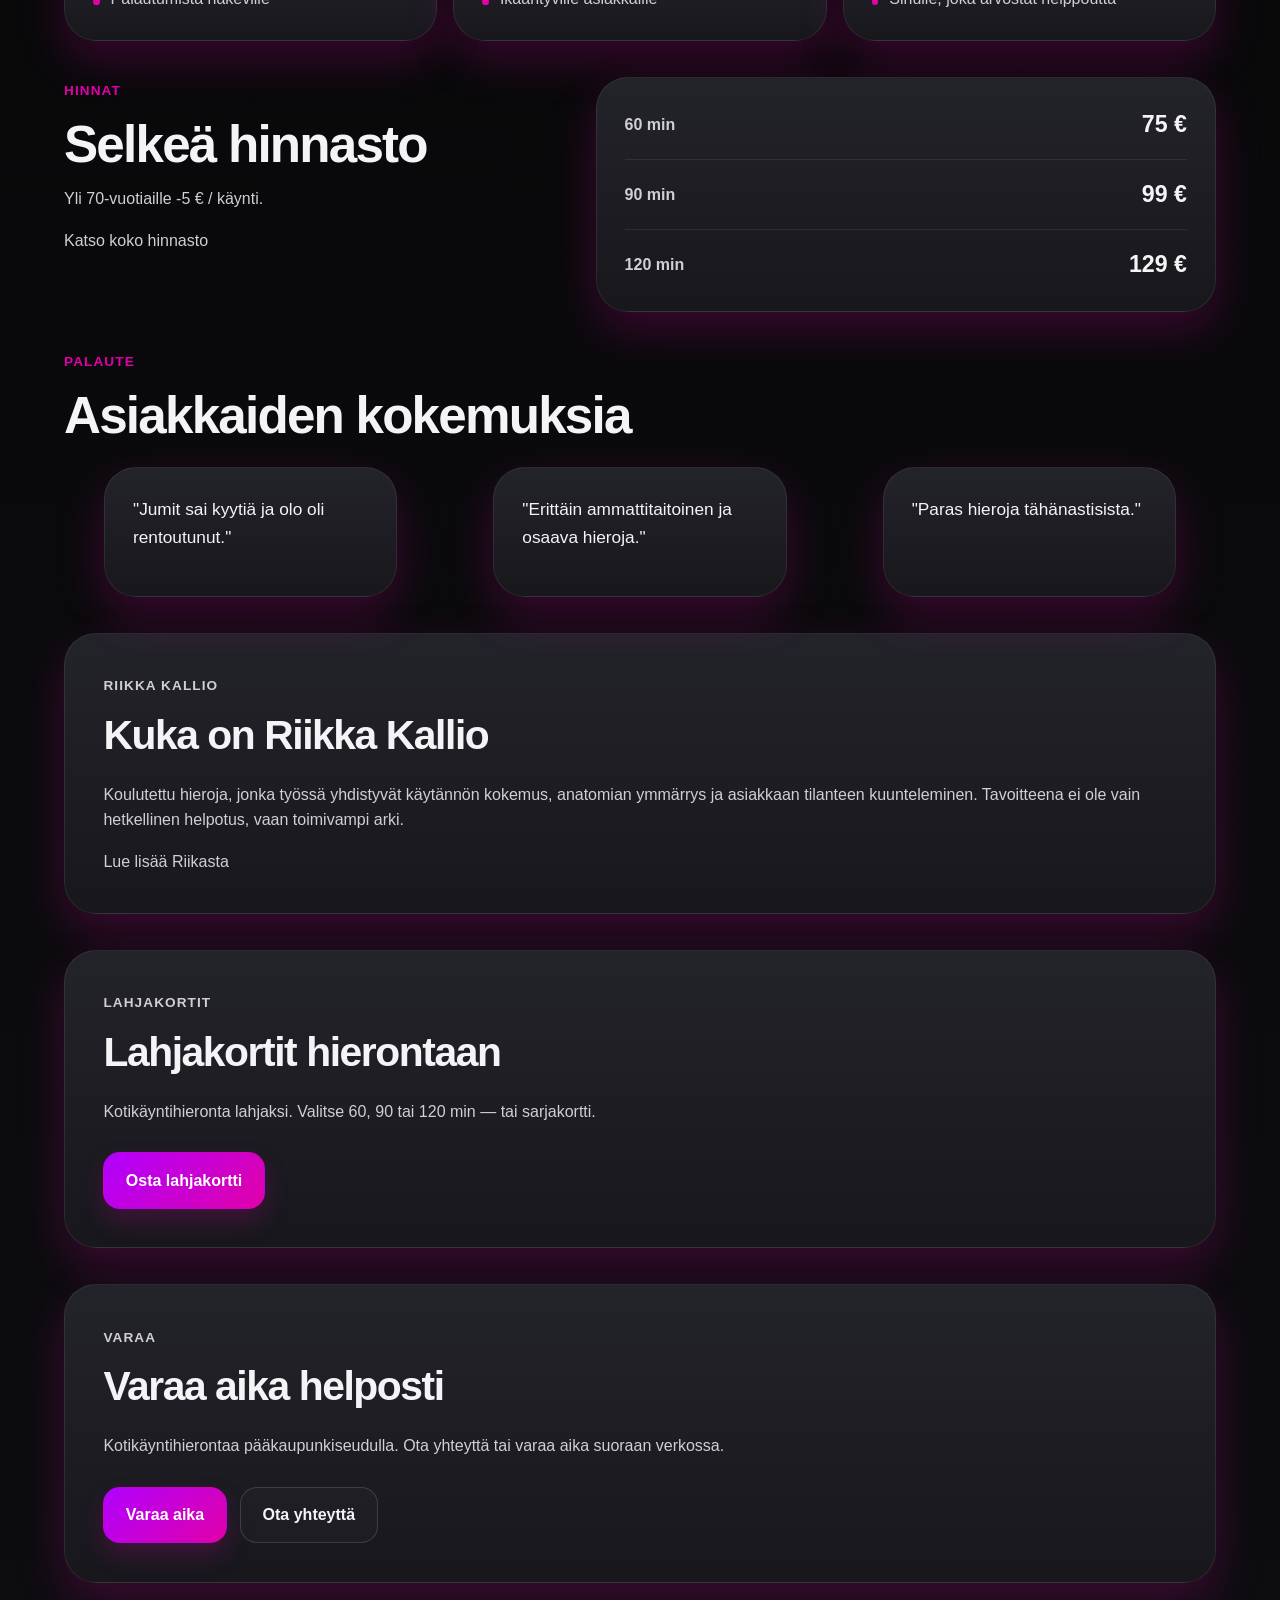
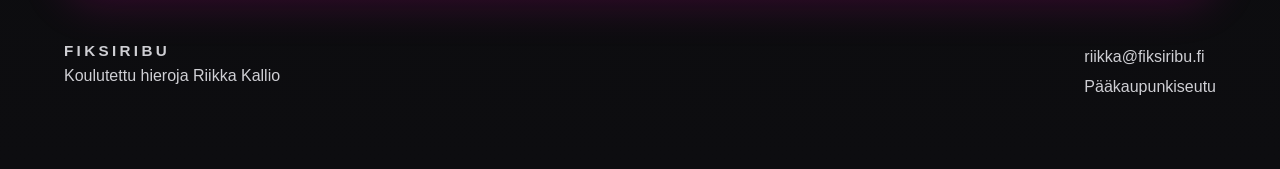
==== commit 71ce89c8: "Add gift card CTAs" ====
--- a/index.html
+++ b/index.html
@@ -324,6 +324,23 @@
         <div class="container">
           <div class="card cta-card">
             <div class="section-heading narrow">
+              <p class="eyebrow">Lahjakortit</p>
+              <h2>Lahjakortit hierontaan</h2>
+            </div>
+            <p>
+              Kotikäyntihieronta lahjaksi. Valitse 60, 90 tai 120 min — tai sarjakortti.
+            </p>
+            <div class="hero-actions">
+              <a class="button button-primary" href="./lahjakortit/">Osta lahjakortti</a>
+            </div>
+          </div>
+        </div>
+      </section>
+
+      <section class="section">
+        <div class="container">
+          <div class="card cta-card">
+            <div class="section-heading narrow">
               <p class="eyebrow">Varaa</p>
               <h2>Varaa aika helposti</h2>
             </div>
--- a/assets/css/style.css
+++ b/assets/css/style.css
@@ -174,9 +174,22 @@
   display: grid;
   gap: 1rem;
 }
+.hero-grid > *,
+.split-layout > *,
+.card-grid > * {
+  min-width: 0;
+  max-width: 100%;
+}
 .hero-copy,
 .section-heading {
   max-width: 42rem;
+}
+.hero-copy,
+.hero-panel,
+.feature-list,
+.detail-list {
+  min-width: 0;
+  max-width: 100%;
 }
 .eyebrow,
 .panel-label {
@@ -244,9 +257,9 @@
   display: inline-flex;
   align-items: center;
   justify-content: center;
-  min-height: 3.2rem;
-  padding: 0.9rem 1.35rem;
-  border-radius: 999px;
+  min-height: 3.05rem;
+  padding: 0.86rem 1.28rem;
+  border-radius: 1.05rem;
   border: 1px solid transparent;
   font-weight: 700;
   transition:
@@ -263,22 +276,22 @@
 .button-primary {
   background: linear-gradient(135deg, var(--accent-purple), var(--accent));
   color: #ffffff;
-  box-shadow: 0 14px 30px var(--accent-shadow);
+  box-shadow: 0 12px 26px rgba(224, 0, 168, 0.2);
 }
 .button-primary:hover,
 .button-primary:focus-visible {
   background: linear-gradient(135deg, var(--accent), var(--accent-hover));
-  box-shadow: var(--shadow);
+  box-shadow: 0 16px 34px rgba(224, 0, 168, 0.24);
 }
 .button-secondary {
-  background: transparent;
-  border-color: var(--border);
+  background: rgba(255, 255, 255, 0.02);
+  border-color: rgba(255, 255, 255, 0.14);
   color: var(--text);
 }
 .button-secondary:hover,
 .button-secondary:focus-visible {
-  background: rgba(255, 255, 255, 0.05);
-  border-color: rgba(255, 56, 209, 0.36);
+  background: rgba(255, 255, 255, 0.055);
+  border-color: rgba(255, 56, 209, 0.38);
 }
 .card {
   padding: 1.5rem;
@@ -292,6 +305,73 @@
 .cta-card,
 .profile-card {
   background: linear-gradient(180deg, var(--surface-strong), var(--surface));
+}
+.card,
+.hero-panel,
+.pricing-card,
+.cta-card,
+.profile-card,
+.service-list-card,
+.value-card,
+.quote-card,
+.bullet-card {
+  min-width: 0;
+  max-width: 100%;
+  overflow: hidden;
+}
+.card > *,
+.hero-panel > * {
+  min-width: 0;
+  max-width: 100%;
+}
+.card h2,
+.card h3,
+.hero-panel h2,
+.hero-panel h3,
+.pricing-card h2,
+.pricing-card h3,
+.cta-card h2,
+.cta-card h3,
+.profile-card h2,
+.profile-card h3,
+.service-list-card h2,
+.service-list-card h3,
+.value-card h2,
+.value-card h3,
+.quote-card h2,
+.quote-card h3,
+.bullet-card h2,
+.bullet-card h3 {
+  min-width: 0;
+  max-width: 100%;
+  white-space: normal;
+  overflow-wrap: normal;
+  word-break: normal;
+  hyphens: manual;
+  line-height: 1.1;
+  text-wrap: balance;
+}
+.card h2,
+.hero-panel h2,
+.pricing-card h2,
+.cta-card h2,
+.profile-card h2,
+.service-list-card h2,
+.value-card h2,
+.quote-card h2,
+.bullet-card h2 {
+  font-size: clamp(1.85rem, 4vw, 2.55rem);
+}
+.card h3,
+.hero-panel h3,
+.pricing-card h3,
+.cta-card h3,
+.profile-card h3,
+.service-list-card h3,
+.value-card h3,
+.quote-card h3,
+.bullet-card h3 {
+  font-size: clamp(1.15rem, 2.1vw, 1.35rem);
 }
 .feature-list,
 .detail-list {
@@ -459,6 +539,10 @@
     flex-direction: row;
     align-items: center;
   }
+  .button {
+    min-height: 3.15rem;
+    padding: 0.9rem 1.34rem;
+  }
 }
 @media (min-width: 64rem) {
   .section {
@@ -472,5 +556,29 @@
     padding: 2.4rem;
   }
 }
+@media (max-width: 47.99rem) {
+  .card h2,
+  .hero-panel h2,
+  .pricing-card h2,
+  .cta-card h2,
+  .profile-card h2,
+  .service-list-card h2,
+  .value-card h2,
+  .quote-card h2,
+  .bullet-card h2 {
+    font-size: clamp(1.65rem, 6.4vw, 2.05rem);
+  }
+  .card h3,
+  .hero-panel h3,
+  .pricing-card h3,
+  .cta-card h3,
+  .profile-card h3,
+  .service-list-card h3,
+  .value-card h3,
+  .quote-card h3,
+  .bullet-card h3 {
+    font-size: clamp(1.08rem, 4.2vw, 1.24rem);
+  }
+}
 
 
